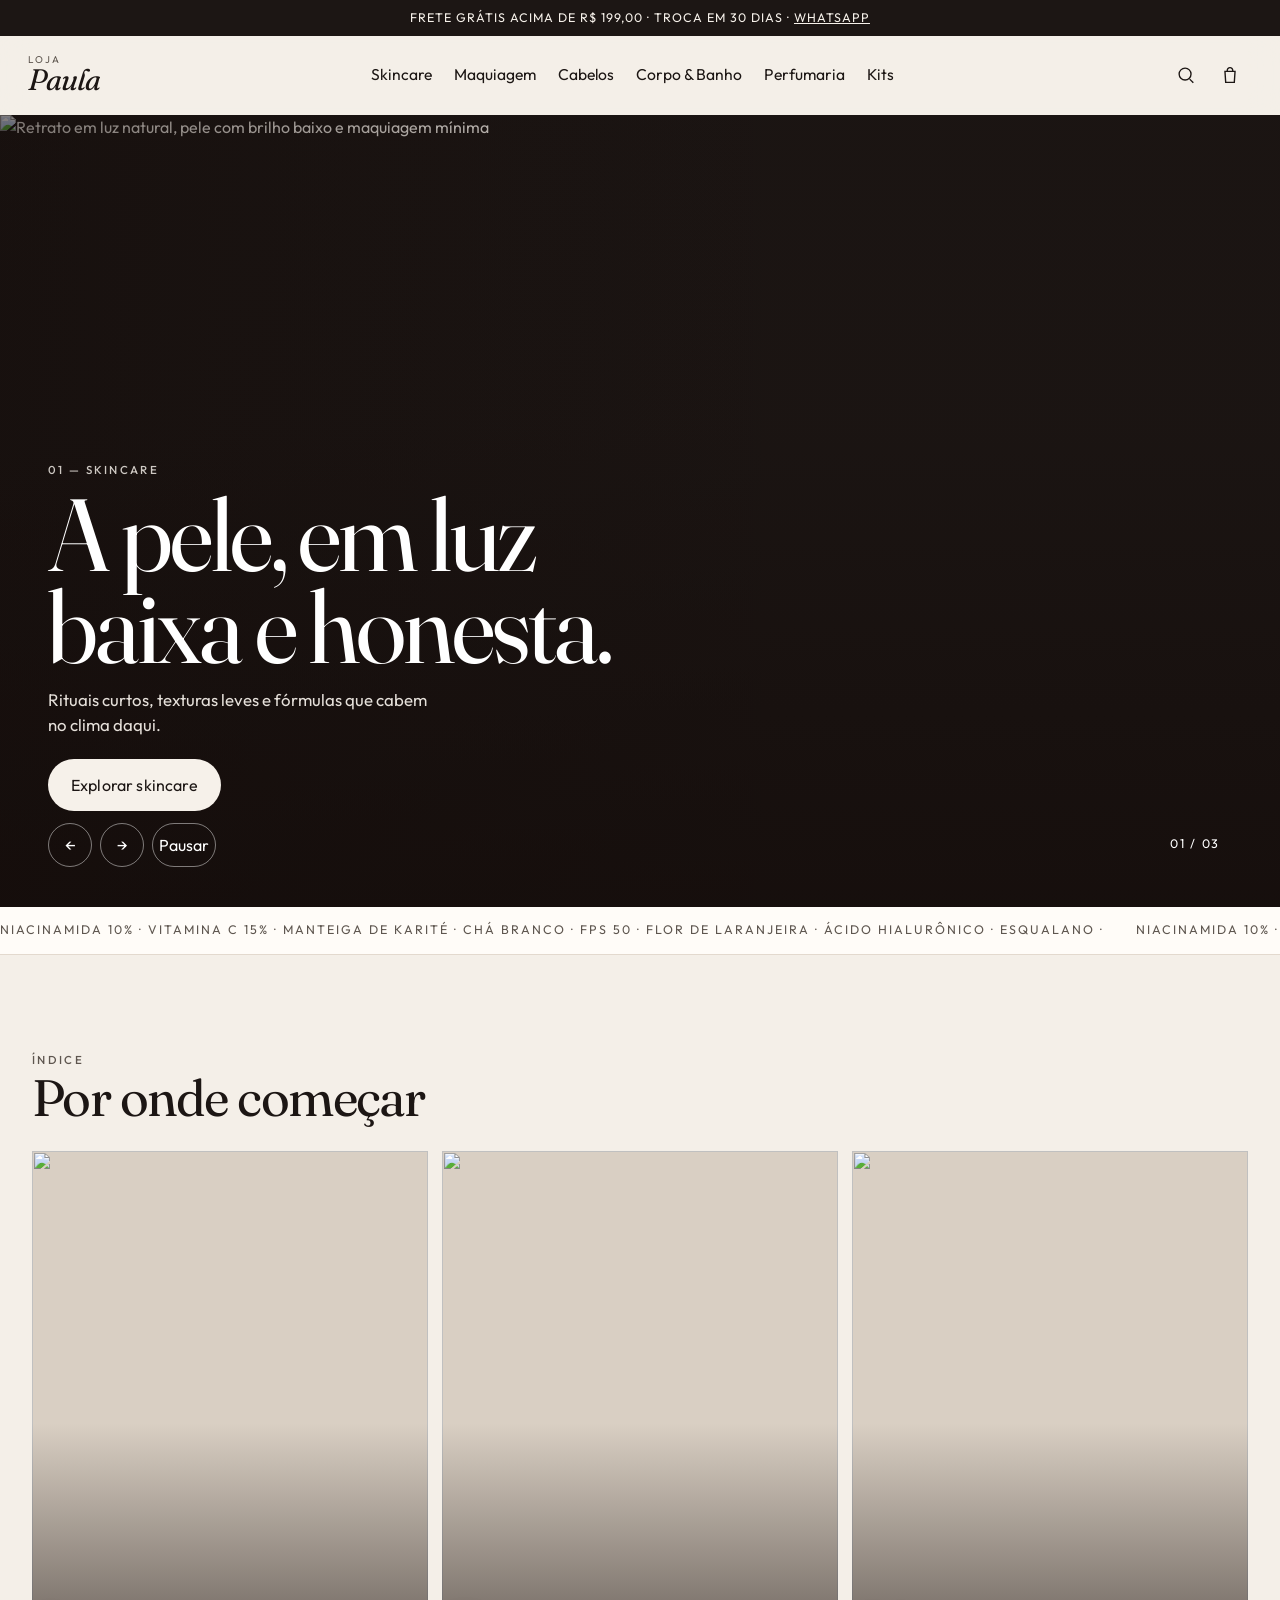
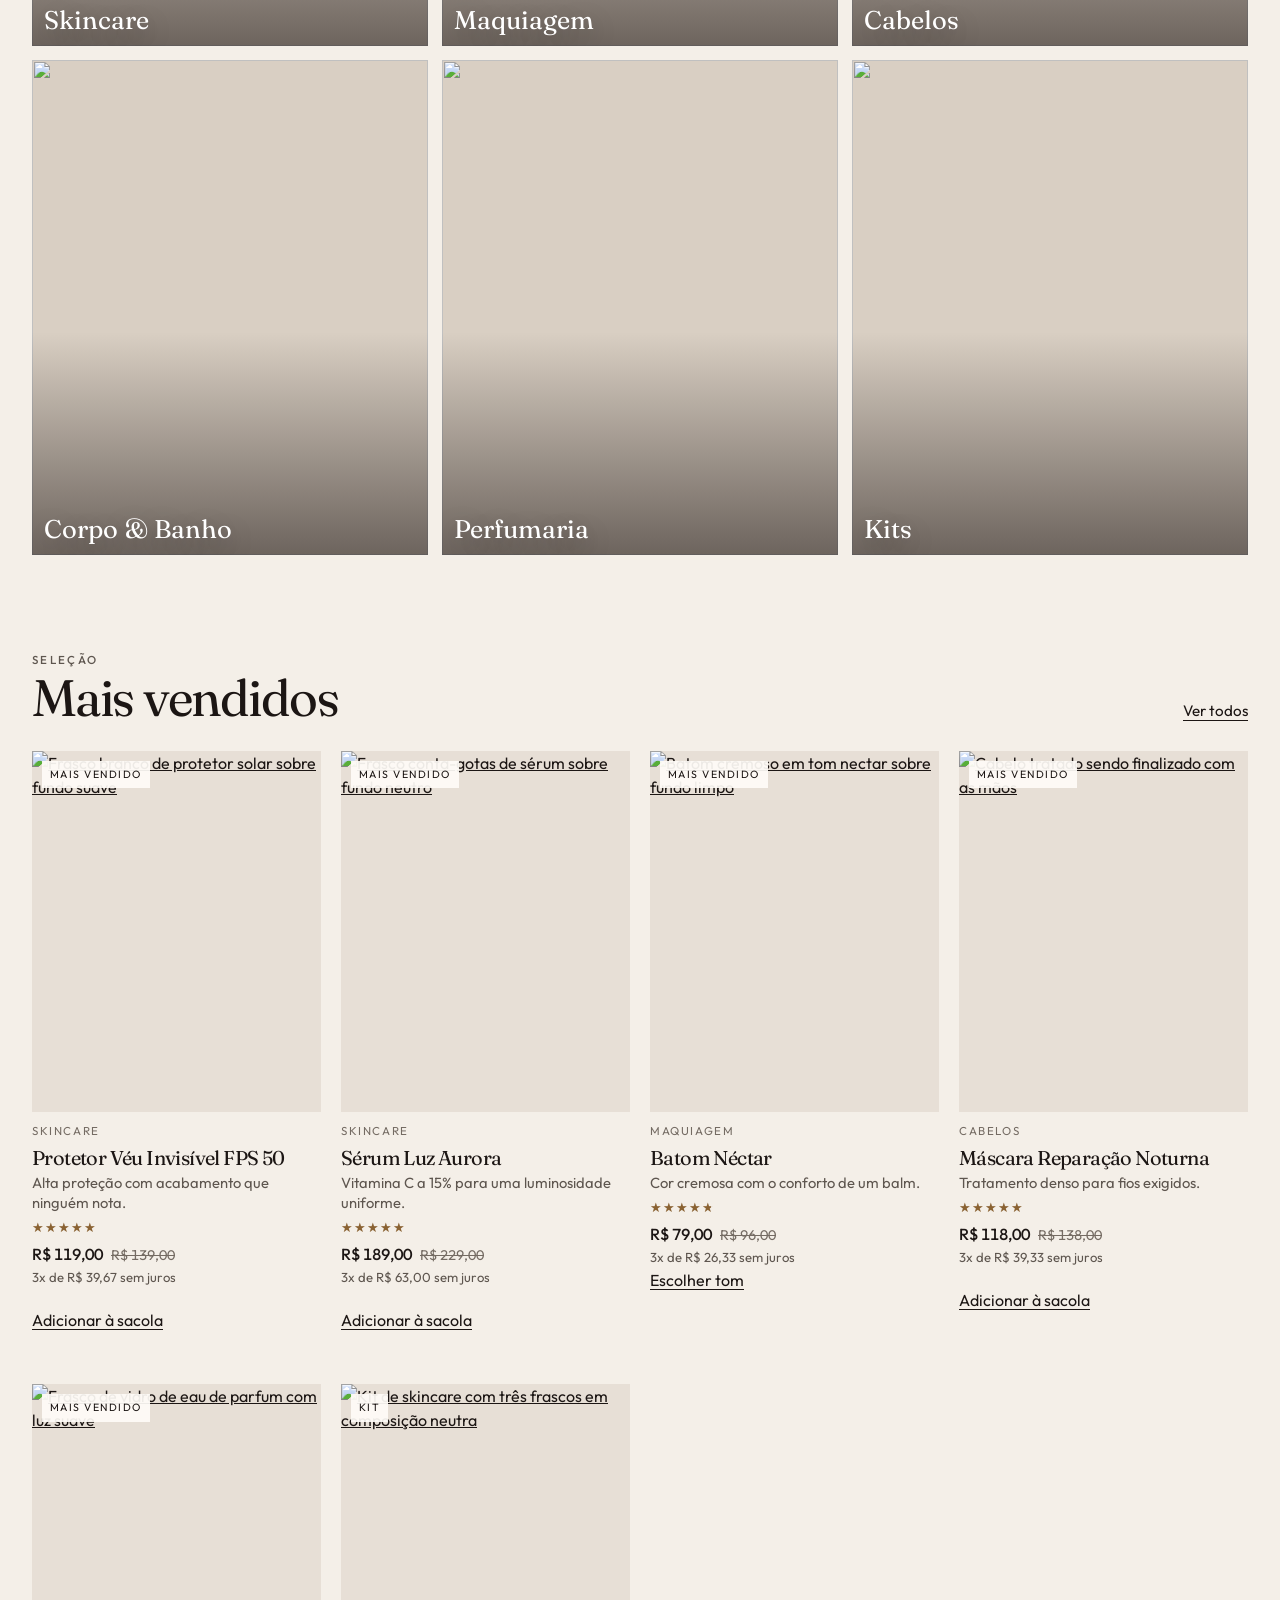
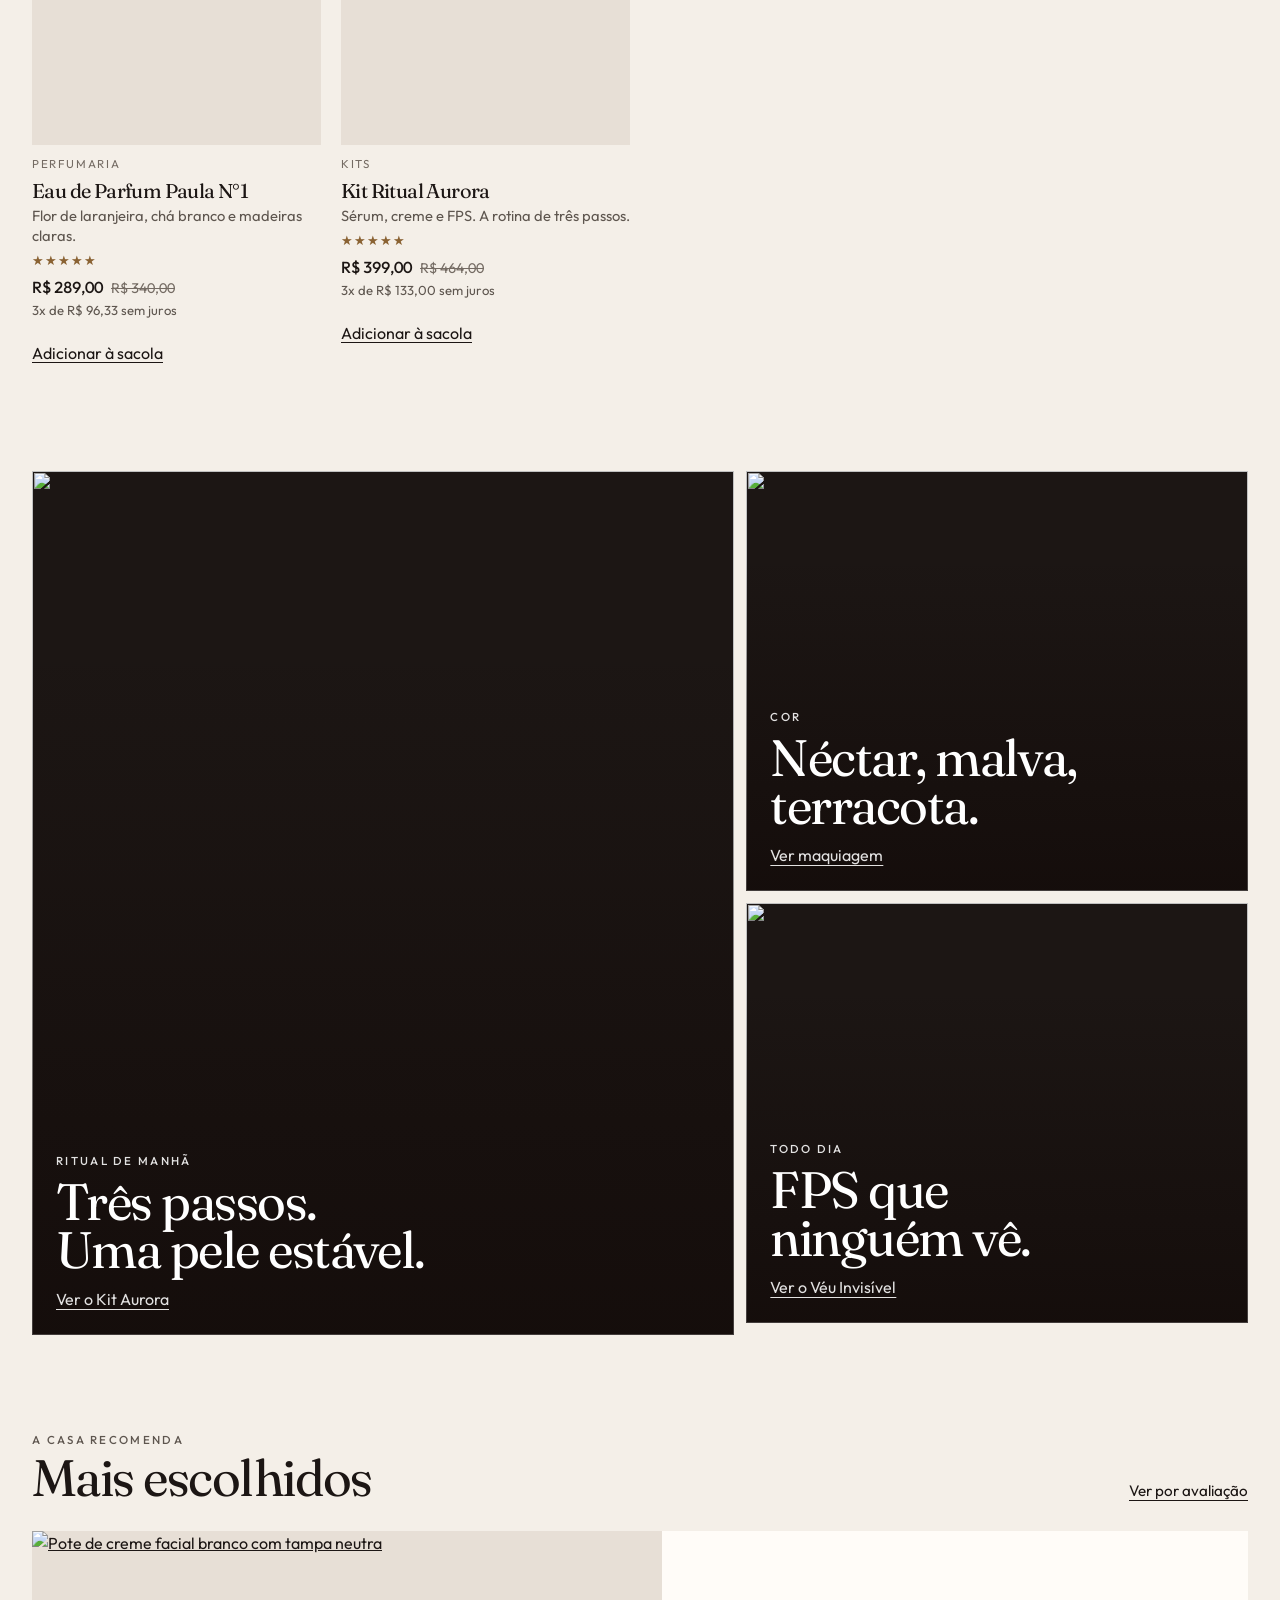
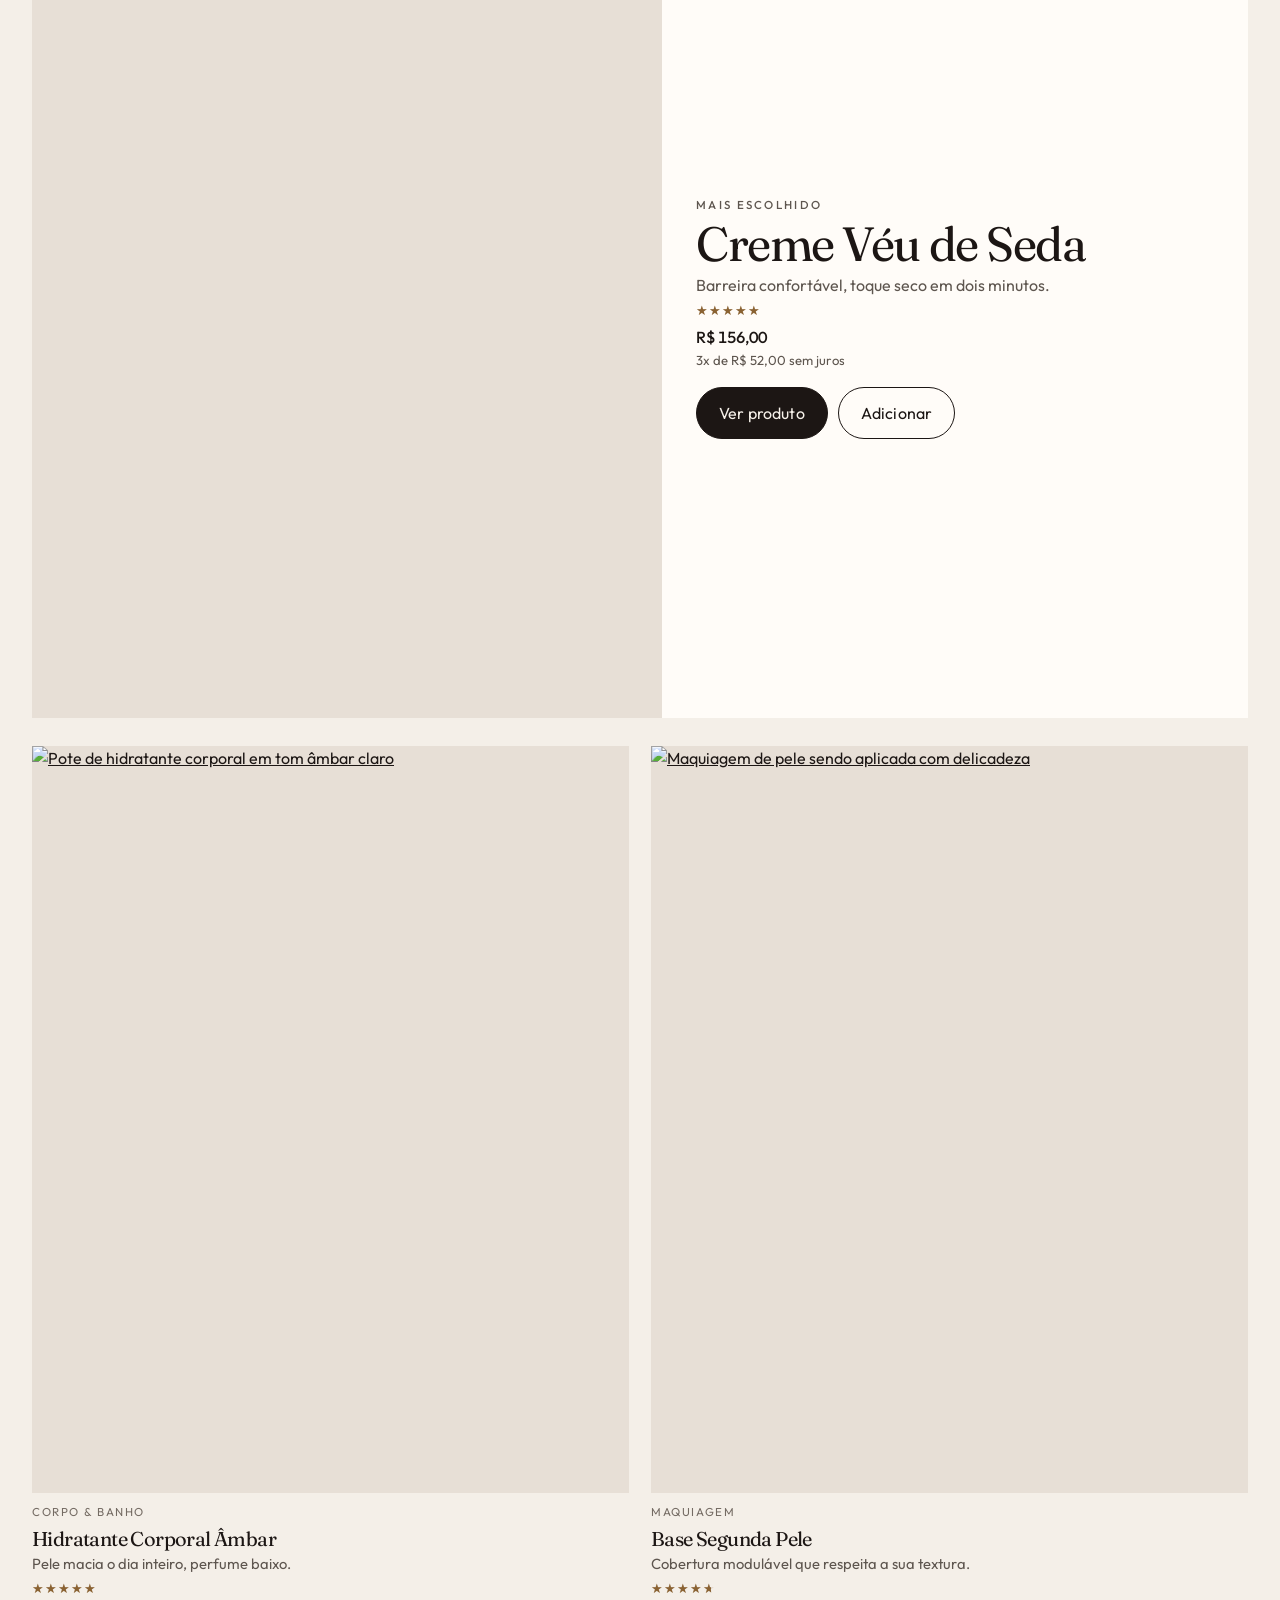
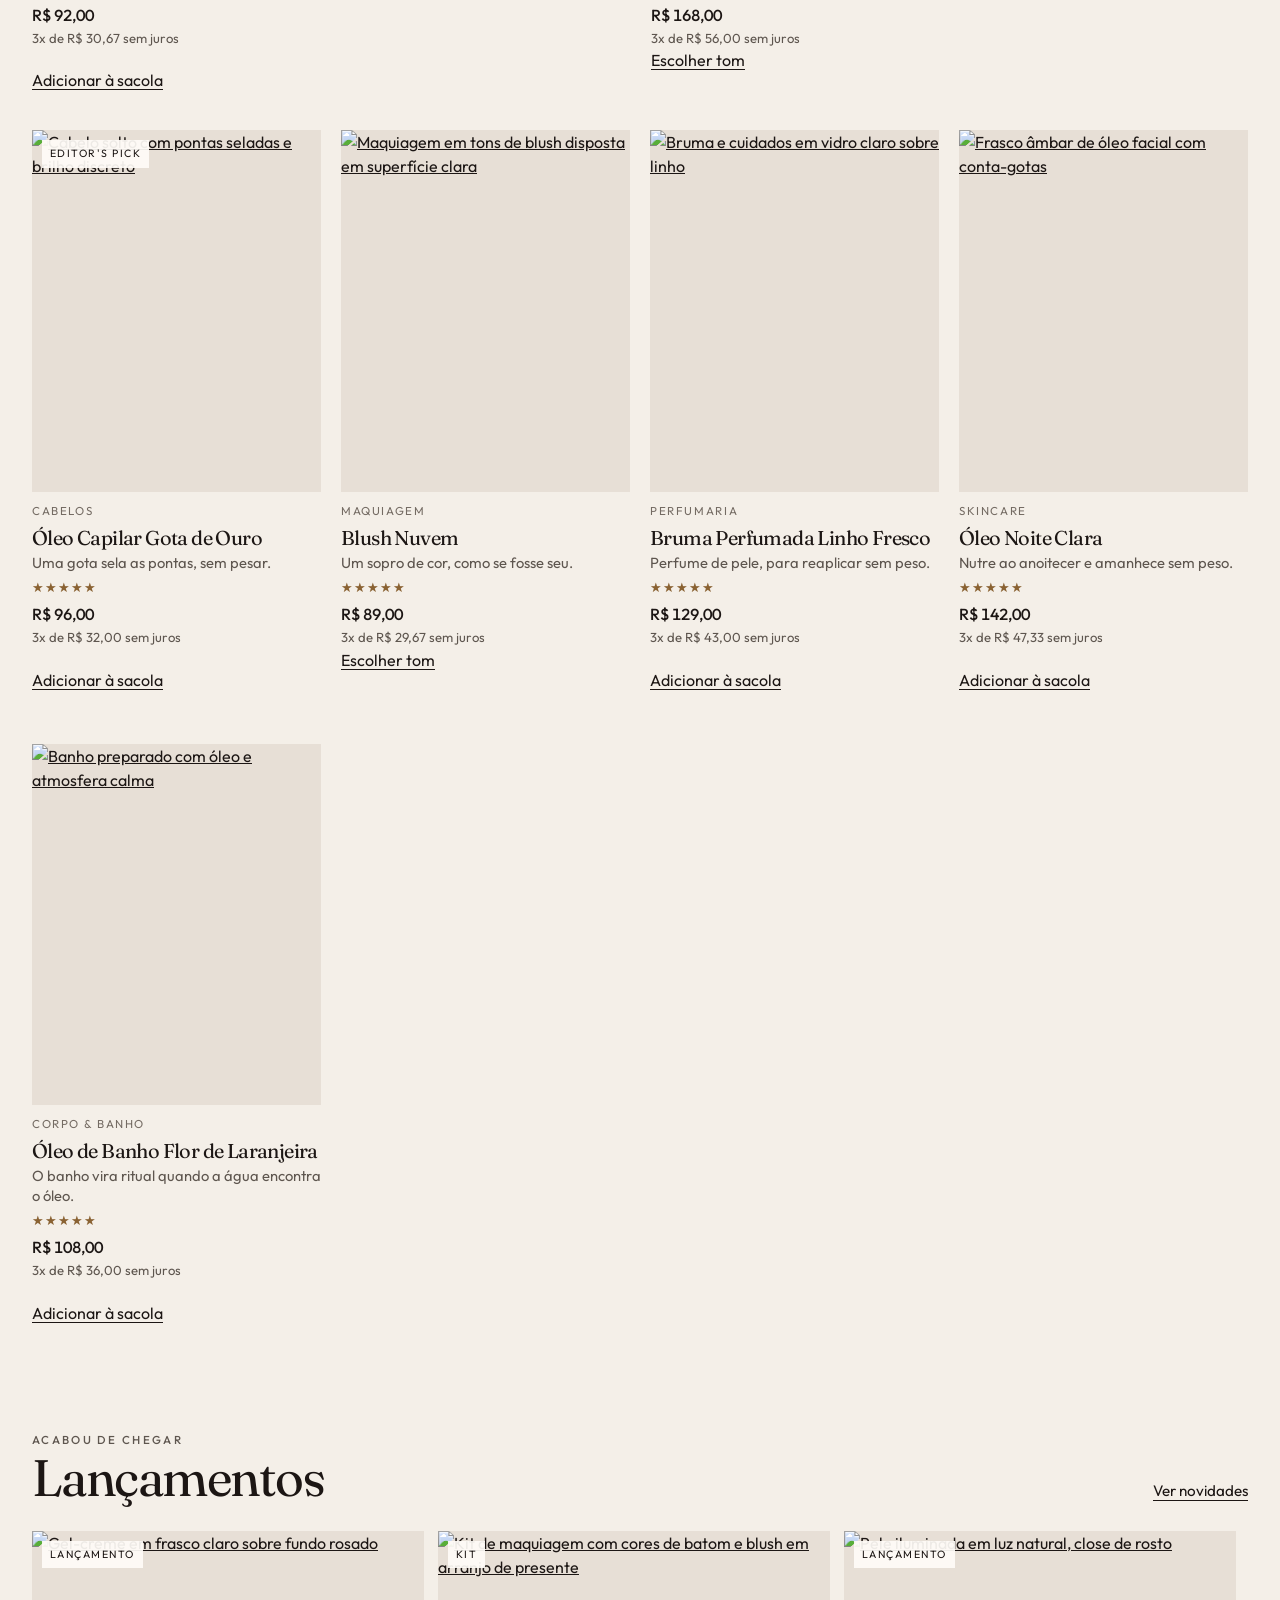
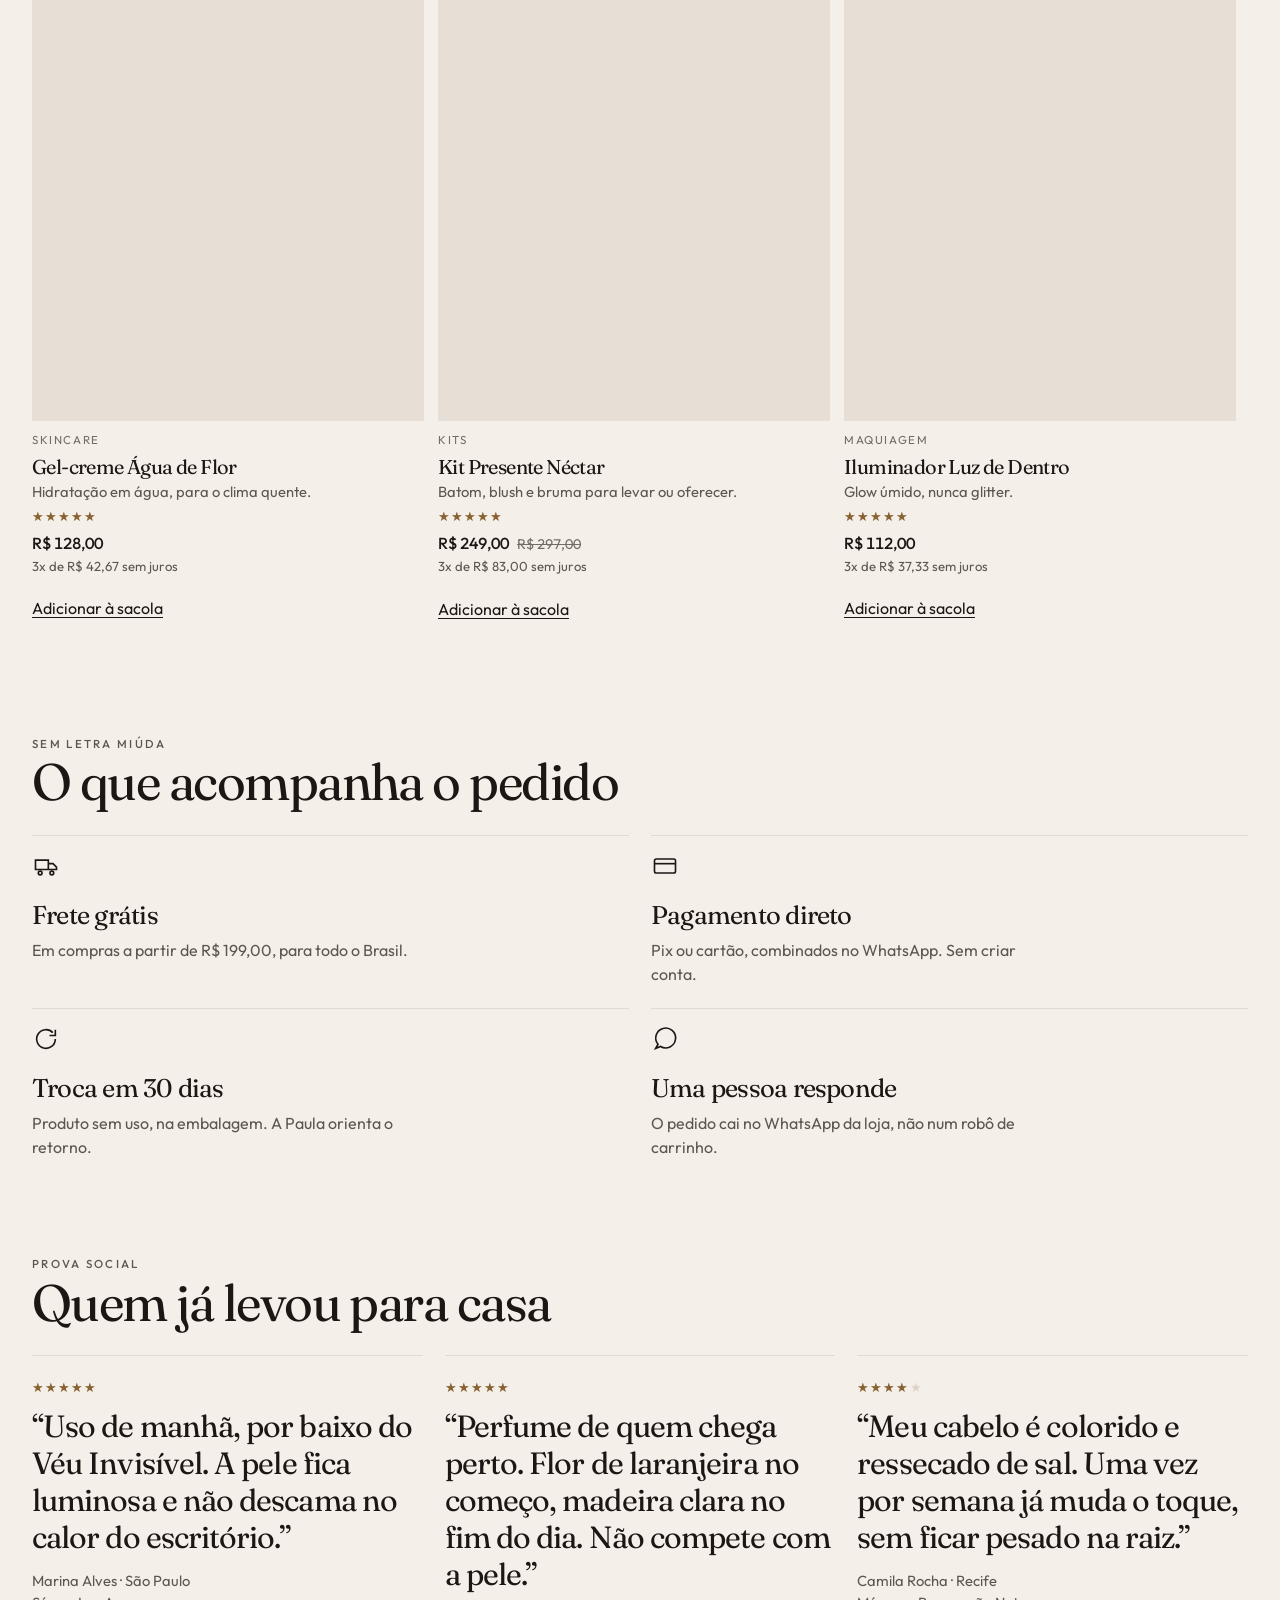
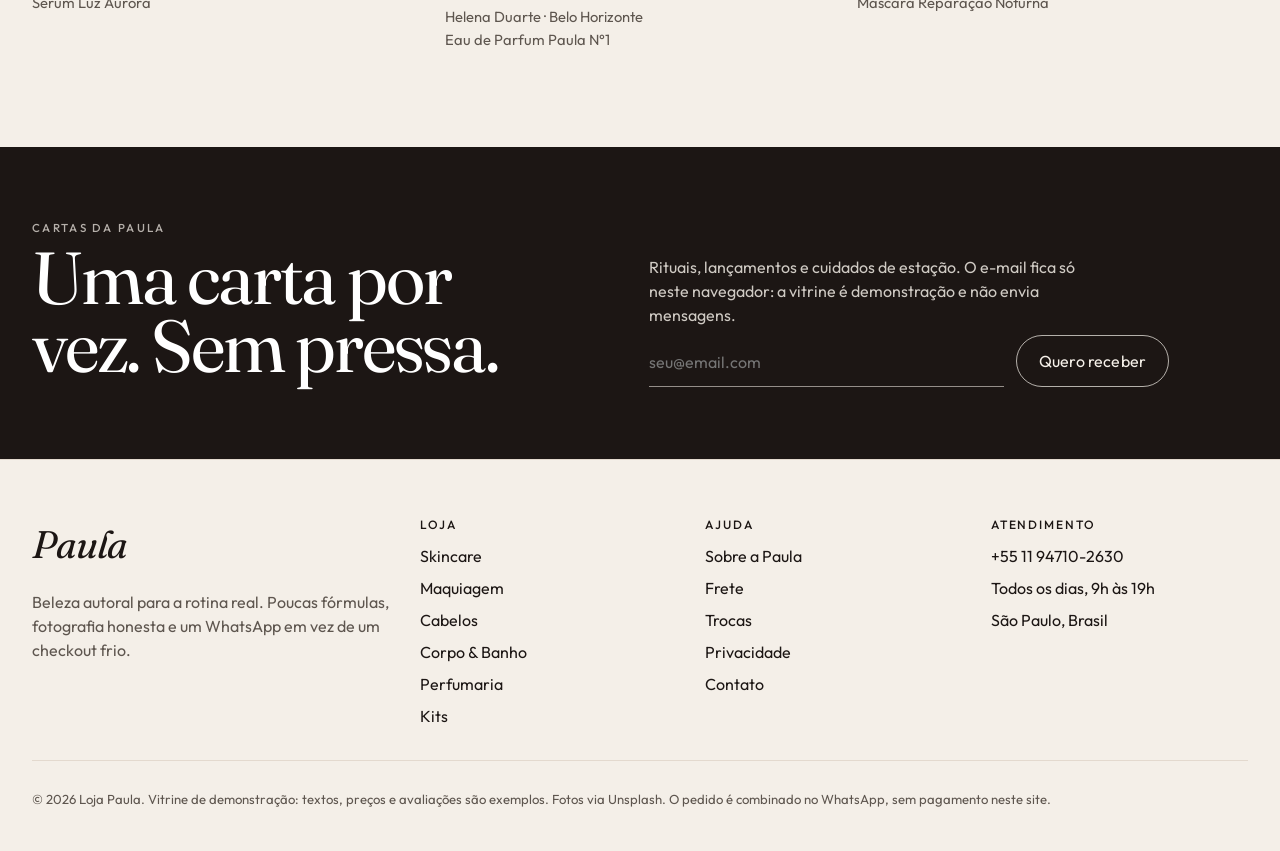
==== index.html @ 2e4f2d08 "Cria a vitrine estática da Loja Paula. Site em HTML, CSS e JS com catálogo, página de produto, sacol" ====
<!DOCTYPE html>
<html lang="pt-BR">
<head>
  <meta charset="utf-8">
  <meta name="viewport" content="width=device-width, initial-scale=1">
  <title>Loja Paula — beleza para a rotina real</title>
  <meta name="description" content="Skincare, maquiagem, cabelos, corpo e perfumaria. Loja Paula, com frete grátis acima de R$ 199 e pedido pelo WhatsApp.">
  <meta name="theme-color" content="#f4efe8">
  <link rel="icon" href="favicon.svg" type="image/svg+xml">
  <link rel="preconnect" href="https://fonts.googleapis.com">
  <link rel="preconnect" href="https://fonts.gstatic.com" crossorigin>
  <link rel="preconnect" href="https://images.unsplash.com">
  <link rel="stylesheet" href="https://fonts.googleapis.com/css2?family=Fraunces:ital,opsz,wght@0,9..144,400;0,9..144,500;1,9..144,400&family=Outfit:wght@300;400;500;600&display=swap">
  <link rel="stylesheet" href="css/styles.css">
</head>
<body class="page-home">
<a class="skip" href="#conteudo">Ir para o conteúdo</a>
<div class="announce"><p>Frete grátis acima de <span data-frete-min>R$&nbsp;199,00</span> <span aria-hidden="true">·</span> Troca em 30 dias <span aria-hidden="true">·</span> <a href="contato.html">WhatsApp</a></p></div>
<header class="header">
  <div class="header-bar">
    <button class="icon-btn nav-toggle" type="button" aria-expanded="false" aria-controls="menu-principal" data-open-menu>
      <span class="sr">Abrir menu</span>
      <svg viewBox="0 0 24 24" aria-hidden="true"><path d="M4 7h16M4 12h16M4 17h12"/></svg>
    </button>
    <a class="logo" href="index.html" aria-label="Loja Paula, página inicial">
      <span class="logo-kicker">Loja</span>
      <span class="logo-name">Paula</span>
    </a>
    <nav class="nav" id="menu-principal" aria-label="Seções">
      <button type="button" class="menu-close" data-close-menu>Fechar</button>
      <a href="catalogo.html?cat=skincare">Skincare</a>
      <a href="catalogo.html?cat=maquiagem">Maquiagem</a>
      <a href="catalogo.html?cat=cabelos">Cabelos</a>
      <a href="catalogo.html?cat=corpo">Corpo &amp; Banho</a>
      <a href="catalogo.html?cat=perfumaria">Perfumaria</a>
      <a href="catalogo.html?cat=kits">Kits</a>
    </nav>
    <div class="header-actions">
      <button class="icon-btn" type="button" data-open-search aria-expanded="false" aria-controls="busca-topo">
        <span class="sr">Buscar</span>
        <svg viewBox="0 0 24 24" aria-hidden="true"><circle cx="11" cy="11" r="6.5"/><path d="M16 16.5 20 20.5"/></svg>
      </button>
      <button class="icon-btn cart-btn" type="button" data-open-cart aria-label="Abrir sacola">
        <svg viewBox="0 0 24 24" aria-hidden="true"><path d="M6.5 8h11l-.8 12H7.3L6.5 8z"/><path d="M9 8V7.2A3 3 0 0 1 12 4a3 3 0 0 1 3 3.2V8"/></svg>
        <span class="cart-count" data-cart-count hidden>0</span>
      </button>
    </div>
  </div>
  <form class="search-pop" id="busca-topo" role="search" action="catalogo.html" method="get" hidden data-search-pop>
    <label class="sr" for="q-topo">Buscar produtos</label>
    <input id="q-topo" name="q" type="search" placeholder="Buscar sérum, batom, kit…" autocomplete="off">
    <button type="submit">Buscar</button>
  </form>
</header>
<div class="nav-backdrop" data-menu-backdrop data-close-menu hidden></div>
<main id="conteudo">
  <section class="hero" data-hero aria-roledescription="carrossel" aria-label="Destaques">
    <article class="hero-slide is-active">
      <img src="https://images.unsplash.com/photo-1487412947147-5cebf100ffc2?auto=format&fit=crop&w=1800&q=75" alt="Retrato em luz natural, pele com brilho baixo e maquiagem mínima" fetchpriority="high" width="1800" height="1200">
      <div class="hero-copy">
        <p class="eyebrow">01 — Skincare</p>
        <h1>A pele, em luz baixa e honesta.</h1>
        <p class="lede">Rituais curtos, texturas leves e fórmulas que cabem no clima daqui.</p>
        <a class="btn btn-light" href="catalogo.html?cat=skincare">Explorar skincare</a>
      </div>
    </article>
    <article class="hero-slide" aria-hidden="true" inert>
      <img src="https://images.unsplash.com/photo-1616683693504-3ea7e9ad6fec?auto=format&fit=crop&w=1800&q=75" alt="Retrato com batom de presença e pele luminosa" width="1800" height="1200">
      <div class="hero-copy">
        <p class="eyebrow">02 — Maquiagem</p>
        <h2>Cor que parece sua, não uma máscara.</h2>
        <p class="lede">Tons editados, brilho sem glitter e base que respeita a textura.</p>
        <a class="btn btn-light" href="catalogo.html?cat=maquiagem">Ver maquiagem</a>
      </div>
    </article>
    <article class="hero-slide" aria-hidden="true" inert>
      <img src="https://images.unsplash.com/photo-1612817288484-6f916006741a?auto=format&fit=crop&w=1800&q=75" alt="Conjunto de frascos de skincare em composição neutra" width="1800" height="1200">
      <div class="hero-copy">
        <p class="eyebrow">03 — Kits</p>
        <h2>Rituais prontos para começar ou presentear.</h2>
        <p class="lede">Três passos de manhã, ou um kit de cor. Menos dúvida, mais constância.</p>
        <a class="btn btn-light" href="catalogo.html?cat=kits">Ver os kits</a>
      </div>
    </article>
    <div class="hero-ui">
      <div class="hero-controls">
        <button type="button" data-hero-prev aria-label="Slide anterior">←</button>
        <button type="button" data-hero-next aria-label="Próximo slide">→</button>
        <button type="button" data-hero-pause aria-pressed="false">Pausar</button>
      </div>
      <p class="hero-index" data-hero-index>01 / 03</p>
    </div>
  </section>
  <div class="marquee" aria-hidden="true">
    <div class="marquee-track">
      <span>Niacinamida 10% · Vitamina C 15% · Manteiga de karité · Chá branco · FPS 50 · Flor de laranjeira · Ácido hialurônico · Esqualano · </span>
      <span>Niacinamida 10% · Vitamina C 15% · Manteiga de karité · Chá branco · FPS 50 · Flor de laranjeira · Ácido hialurônico · Esqualano · </span>
    </div>
  </div>
  <section class="section" aria-labelledby="t-cats">
    <div class="wrap">
      <div class="section-head">
        <div>
          <p class="eyebrow">Índice</p>
          <h2 id="t-cats">Por onde começar</h2>
        </div>
      </div>
      <div class="cats">
        <a class="cat-tile" href="catalogo.html?cat=skincare"><img src="https://images.unsplash.com/photo-1571781926291-c477ebfd024b?auto=format&fit=crop&w=800&q=75" alt="" width="800" height="1000"><span>Skincare</span></a>
        <a class="cat-tile" href="catalogo.html?cat=maquiagem"><img src="https://images.unsplash.com/photo-1512496015851-a90fb38ba796?auto=format&fit=crop&w=800&q=75" alt="" width="800" height="1000"><span>Maquiagem</span></a>
        <a class="cat-tile" href="catalogo.html?cat=cabelos"><img src="https://images.unsplash.com/photo-1519699047748-de8e457a634e?auto=format&fit=crop&w=800&q=75" alt="" width="800" height="1000"><span>Cabelos</span></a>
        <a class="cat-tile" href="catalogo.html?cat=corpo"><img src="https://images.unsplash.com/photo-1540555700478-4be289fbecef?auto=format&fit=crop&w=800&q=75" alt="" width="800" height="1000"><span>Corpo &amp; Banho</span></a>
        <a class="cat-tile" href="catalogo.html?cat=perfumaria"><img src="https://images.unsplash.com/photo-1592945403244-b3fbafd7f539?auto=format&fit=crop&w=800&q=75" alt="" width="800" height="1000"><span>Perfumaria</span></a>
        <a class="cat-tile" href="catalogo.html?cat=kits"><img src="https://images.unsplash.com/photo-1612817288484-6f916006741a?auto=format&fit=crop&w=800&q=75" alt="" width="800" height="1000"><span>Kits</span></a>
      </div>
    </div>
  </section>
  <section class="section" aria-labelledby="t-vendidos" style="padding-top:0">
    <div class="wrap">
      <div class="section-head">
        <div>
          <p class="eyebrow">Seleção</p>
          <h2 id="t-vendidos">Mais vendidos</h2>
        </div>
        <a class="text-link" href="catalogo.html?ordem=vendidos">Ver todos</a>
      </div>
      <div class="grid" data-vitrine="vendidos"></div>
    </div>
  </section>
  <section class="section" aria-label="Campanhas" style="padding-top:0">
    <div class="wrap campaigns">
      <a class="campaign campaign-lg" href="produto.html?id=kit-ritual-aurora">
        <img src="https://images.unsplash.com/photo-1570172619644-dfd03ed5d881?auto=format&fit=crop&w=1400&q=75" alt="" width="1400" height="1600">
        <div>
          <p class="eyebrow">Ritual de manhã</p>
          <h2>Três passos. Uma pele estável.</h2>
          <span>Ver o Kit Aurora</span>
        </div>
      </a>
      <div class="campaign-side">
        <a class="campaign" href="catalogo.html?cat=maquiagem">
          <img src="https://images.unsplash.com/photo-1596462502278-27bfdc403348?auto=format&fit=crop&w=1000&q=75" alt="" width="1000" height="800">
          <div>
            <p class="eyebrow">Cor</p>
            <h2>Néctar, malva, terracota.</h2>
            <span>Ver maquiagem</span>
          </div>
        </a>
        <a class="campaign" href="produto.html?id=protetor-veu-invisivel">
          <img src="https://images.unsplash.com/photo-1526947425960-945c6e72858f?auto=format&fit=crop&w=1000&q=75" alt="" width="1000" height="800">
          <div>
            <p class="eyebrow">Todo dia</p>
            <h2>FPS que ninguém vê.</h2>
            <span>Ver o Véu Invisível</span>
          </div>
        </a>
      </div>
    </div>
  </section>
  <section class="section" aria-labelledby="t-escolhidos" style="padding-top:0">
    <div class="wrap">
      <div class="section-head">
        <div>
          <p class="eyebrow">A casa recomenda</p>
          <h2 id="t-escolhidos">Mais escolhidos</h2>
        </div>
        <a class="text-link" href="catalogo.html?ordem=avaliacao">Ver por avaliação</a>
      </div>
      <div class="editorial" data-vitrine="escolhidos" data-layout="editorial"></div>
    </div>
  </section>
  <section class="section" aria-labelledby="t-novos" style="padding-top:0">
    <div class="wrap">
      <div class="section-head">
        <div>
          <p class="eyebrow">Acabou de chegar</p>
          <h2 id="t-novos">Lançamentos</h2>
        </div>
        <a class="text-link" href="catalogo.html?ordem=novos">Ver novidades</a>
      </div>
      <div class="rail" data-vitrine="lancamentos" data-layout="rail"></div>
    </div>
  </section>
  <section class="section" aria-labelledby="t-beneficios" style="padding-top:0">
    <div class="wrap">
      <div class="section-head">
        <div>
          <p class="eyebrow">Sem letra miúda</p>
          <h2 id="t-beneficios">O que acompanha o pedido</h2>
        </div>
      </div>
      <ul class="benefits">
        <li><svg viewBox="0 0 24 24" aria-hidden="true"><path d="M3 7h11v8H3zM14 10h4l3 3v2h-7z"/><circle cx="7" cy="18" r="1.6"/><circle cx="17" cy="18" r="1.6"/></svg><h3>Frete grátis</h3><p>Em compras a partir de <span data-frete-min>R$&nbsp;199,00</span>, para todo o Brasil.</p></li>
        <li><svg viewBox="0 0 24 24" aria-hidden="true"><rect x="3" y="6" width="18" height="12" rx="1.5"/><path d="M3 10h18"/></svg><h3>Pagamento direto</h3><p>Pix ou cartão, combinados no WhatsApp. Sem criar conta.</p></li>
        <li><svg viewBox="0 0 24 24" aria-hidden="true"><path d="M20 12a8 8 0 1 1-2.2-5.5"/><path d="M20 4v5h-5"/></svg><h3>Troca em 30 dias</h3><p>Produto sem uso, na embalagem. A Paula orienta o retorno.</p></li>
        <li><svg viewBox="0 0 24 24" aria-hidden="true"><path d="M6 16.5 4 20l4.2-1.6A8.5 8.5 0 1 0 6 16.5z"/></svg><h3>Uma pessoa responde</h3><p>O pedido cai no WhatsApp da loja, não num robô de carrinho.</p></li>
      </ul>
    </div>
  </section>
  <section class="section" aria-labelledby="t-voz" style="padding-top:0">
    <div class="wrap">
      <div class="section-head">
        <div>
          <p class="eyebrow">Prova social</p>
          <h2 id="t-voz">Quem já levou para casa</h2>
        </div>
      </div>
      <div class="quotes" data-quotes></div>
    </div>
  </section>
  <section class="news" aria-labelledby="t-news" data-news>
    <div class="wrap">
      <div>
        <p class="eyebrow">Cartas da Paula</p>
        <h2 id="t-news">Uma carta por vez. Sem pressa.</h2>
      </div>
      <div>
        <p>Rituais, lançamentos e cuidados de estação. O e-mail fica só neste navegador: a vitrine é demonstração e não envia mensagens.</p>
        <form class="news-form" novalidate>
          <label class="sr" for="email-news">Seu e-mail</label>
          <input id="email-news" type="email" name="email" placeholder="seu@email.com" autocomplete="email" required>
          <button class="btn" type="submit">Quero receber</button>
        </form>
        <p class="news-err" data-news-err hidden></p>
        <p data-news-ok hidden>Você está na lista deste aparelho. Quando a carta existir de verdade, começa por aqui.</p>
      </div>
    </div>
  </section>
</main>

<footer class="footer">
  <div class="wrap footer-grid">
    <div>
      <h2>Paula</h2>
      <p>Beleza autoral para a rotina real. Poucas fórmulas, fotografia honesta e um WhatsApp em vez de um checkout frio.</p>
    </div>
    <div>
      <h3>Loja</h3>
      <ul>
        <li><a href="catalogo.html?cat=skincare">Skincare</a></li>
        <li><a href="catalogo.html?cat=maquiagem">Maquiagem</a></li>
        <li><a href="catalogo.html?cat=cabelos">Cabelos</a></li>
        <li><a href="catalogo.html?cat=corpo">Corpo &amp; Banho</a></li>
        <li><a href="catalogo.html?cat=perfumaria">Perfumaria</a></li>
        <li><a href="catalogo.html?cat=kits">Kits</a></li>
      </ul>
    </div>
    <div>
      <h3>Ajuda</h3>
      <ul>
        <li><a href="sobre.html">Sobre a Paula</a></li>
        <li><a href="frete.html">Frete</a></li>
        <li><a href="trocas.html">Trocas</a></li>
        <li><a href="privacidade.html">Privacidade</a></li>
        <li><a href="contato.html">Contato</a></li>
      </ul>
    </div>
    <div>
      <h3>Atendimento</h3>
      <ul>
        <li><a data-whatsapp-link href="contato.html"><span data-whatsapp-display>+55 11 94710-2630</span></a></li>
        <li>Todos os dias, 9h às 19h</li>
        <li>São Paulo, Brasil</li>
      </ul>
    </div>
  </div>
  <div class="wrap legal">
    <p>© 2026 Loja Paula. Vitrine de demonstração: textos, preços e avaliações são exemplos. Fotos via Unsplash. O pedido é combinado no WhatsApp, sem pagamento neste site.</p>
  </div>
</footer>
<div class="drawer-root" data-drawer hidden>
  <div class="drawer-backdrop" data-close-cart></div>
  <aside class="drawer" role="dialog" aria-modal="true" aria-labelledby="drawer-title" tabindex="-1">
    <header class="drawer-head">
      <h2 id="drawer-title">Sua sacola</h2>
      <button type="button" class="icon-btn" data-close-cart aria-label="Fechar sacola">×</button>
    </header>
    <div data-ship></div>
    <div class="drawer-body" data-drawer-body></div>
    <footer class="drawer-foot" data-drawer-foot></footer>
  </aside>
</div>
<div class="toast" data-toast role="status" aria-live="polite"></div>
  <script src="js/config.js"></script>
  <script src="js/loja.js"></script>
  <script src="js/home.js"></script>
</body>
</html>
---- css/styles.css ----
:root {
  --bg: #f4efe8;
  --bg-deep: #ebe4da;
  --paper: #fffcf8;
  --ink: #1c1614;
  --muted: #5e564f;
  --faint: #746b63;
  --line: #e3d9ce;
  --rose: #7a3038;
  --rose-deep: #5c2229;
  --blush: #f3e4dc;
  --sand: #efe6dc;
  --moss: #234237;
  --gold: #8a6232;
  --topbar: 36px;
  --header: 68px;
  --serif: "Fraunces", "Iowan Old Style", Palatino, Georgia, serif;
  --sans: "Outfit", "Avenir Next", "Segoe UI", sans-serif;
  --shadow: 0 24px 60px rgba(48, 28, 20, 0.08);
  color-scheme: light;
}

*,
*::before,
*::after { box-sizing: border-box; }

[hidden] { display: none !important; }

html { scroll-behavior: smooth; }

body {
  margin: 0;
  background: var(--bg);
  color: var(--ink);
  font-family: var(--sans);
  font-weight: 400;
  font-size: 16px;
  line-height: 1.5;
  text-rendering: optimizeLegibility;
}

body.drawer-open,
body.menu-open,
body.filters-open { overflow: hidden; }

img { max-width: 100%; display: block; }

a { color: inherit; }

button, input, select, textarea { font: inherit; color: inherit; }

button { cursor: pointer; }

::selection { background: #ead7cf; color: var(--ink); }

:focus { outline: none; }

:focus-visible {
  outline: 2px solid var(--ink);
  outline-offset: 3px;
}

.skip {
  position: absolute;
  left: 12px;
  top: -40px;
  background: var(--ink);
  color: var(--bg);
  padding: 8px 12px;
  z-index: 100;
}

.skip:focus { top: 12px; }

.sr {
  position: absolute;
  width: 1px;
  height: 1px;
  padding: 0;
  margin: -1px;
  overflow: hidden;
  clip: rect(0, 0, 0, 0);
  border: 0;
}

.wrap {
  width: min(1240px, calc(100% - 32px));
  margin-inline: auto;
}

.eyebrow {
  margin: 0;
  font-size: 0.72rem;
  letter-spacing: 0.2em;
  text-transform: uppercase;
  font-weight: 500;
  color: var(--muted);
}

h1, h2, h3, .serif { font-family: var(--serif); font-weight: 400; letter-spacing: -0.03em; }
h1, h2 { text-wrap: balance; }

.announce {
  background: var(--ink);
  color: #f6f1ea;
  min-height: var(--topbar);
  display: flex;
  align-items: center;
  justify-content: center;
  text-align: center;
  padding: 8px 16px;
  font-size: 0.78rem;
  letter-spacing: 0.08em;
  text-transform: uppercase;
}

.announce p { margin: 0; }

.announce a { color: inherit; }

.header {
  position: sticky;
  top: 0;
  z-index: 40;
  background: rgba(244, 239, 232, 0.92);
  backdrop-filter: blur(16px);
  border-bottom: 1px solid transparent;
}

.header-bar {
  min-height: var(--header);
  display: flex;
  align-items: center;
  justify-content: space-between;
  padding: 8px 16px;
  position: relative;
  gap: 8px;
}

.logo {
  position: absolute;
  left: 50%;
  transform: translateX(-50%);
  text-decoration: none;
  text-align: center;
  line-height: 1;
}

.logo-kicker {
  display: block;
  font-size: 0.62rem;
  letter-spacing: 0.28em;
  text-transform: uppercase;
  color: var(--muted);
}

.logo-name {
  font-family: var(--serif);
  font-style: italic;
  font-weight: 400;
  font-size: 1.85rem;
  letter-spacing: -0.03em;
}

.header-actions { display: flex; align-items: center; margin-left: auto; }

.icon-btn {
  width: 44px;
  height: 44px;
  border: 0;
  background: transparent;
  display: grid;
  place-items: center;
  position: relative;
  border-radius: 999px;
}

.icon-btn svg { width: 22px; height: 22px; stroke: currentColor; fill: none; stroke-width: 1.5; }

.cart-count {
  position: absolute;
  top: 4px;
  right: 2px;
  min-width: 16px;
  height: 16px;
  padding: 0 4px;
  border-radius: 999px;
  background: var(--rose);
  color: white;
  font-size: 0.65rem;
  line-height: 16px;
  text-align: center;
}

.nav {
  display: none;
}

.search-pop {
  display: flex;
  gap: 8px;
  padding: 0 16px 14px;
  align-items: center;
}

.search-pop input {
  flex: 1;
  background: transparent;
  border: 0;
  border-bottom: 1px solid var(--ink);
  padding: 10px 0;
  border-radius: 0;
  font-size: 16px;
}

.search-pop button,
.btn,
.card-add,
.qty button,
.text-link,
.linkish {
  transition: background-color .2s ease, color .2s ease, transform .2s ease, border-color .2s ease;
}

.btn {
  display: inline-flex;
  align-items: center;
  justify-content: center;
  gap: 8px;
  min-height: 52px;
  padding: 0 22px;
  border-radius: 999px;
  border: 1px solid var(--ink);
  background: var(--ink);
  color: #f6f1ea;
  text-decoration: none;
  letter-spacing: 0.01em;
}

.btn:hover { background: var(--rose); border-color: var(--rose); }

.btn:active { transform: translateY(1px); }

.btn-ghost {
  background: transparent;
  color: var(--ink);
}

.btn-ghost:hover { background: var(--ink); color: #f6f1ea; }

.btn-light {
  background: #f6f1ea;
  color: var(--ink);
  border-color: transparent;
}

.btn-light:hover { background: white; color: var(--ink); border-color: transparent; }

.btn-block { width: 100%; }

.btn[disabled], .btn.is-disabled {
  opacity: 0.45;
  pointer-events: none;
}

.search-pop button {
  border: 0;
  background: transparent;
  min-height: 44px;
  text-decoration: underline;
  text-underline-offset: 4px;
}

.nav-backdrop,
.drawer-backdrop,
.filters-backdrop {
  position: fixed;
  inset: 0;
  background: rgba(28, 22, 20, 0.4);
  z-index: 55;
}

.hero {
  position: relative;
  height: min(88svh, 920px);
  min-height: 540px;
  background: #1c1614;
  color: #f7f2ec;
  overflow: hidden;
}

.hero-slide {
  position: absolute;
  inset: 0;
  opacity: 0;
  visibility: hidden;
}

.hero-slide.is-active {
  opacity: 1;
  visibility: visible;
  z-index: 1;
}

.hero-slide img {
  width: 100%;
  height: 100%;
  object-fit: cover;
}

.hero-slide::after {
  content: "";
  position: absolute;
  inset: 0;
  background:
    linear-gradient(180deg, rgba(20, 12, 10, 0.15), rgba(20, 12, 10, 0.18) 40%, rgba(20, 12, 10, 0.72)),
    linear-gradient(90deg, rgba(20, 12, 10, 0.45), transparent 62%);
}

.hero-copy {
  position: absolute;
  z-index: 2;
  left: 20px;
  right: 20px;
  bottom: 84px;
  max-width: 740px;
}

.hero .eyebrow { color: rgba(247, 242, 236, 0.82); }

.hero h1,
.hero h2 {
  margin: 10px 0 14px;
  font-size: clamp(2.8rem, 8vw, 6.4rem);
  line-height: 0.9;
  font-weight: 400;
  color: white;
}

.hero .lede {
  margin: 0 0 22px;
  max-width: 36ch;
  font-size: 1.05rem;
  color: rgba(247, 242, 236, 0.92);
}

.hero-ui {
  position: absolute;
  z-index: 3;
  left: 20px;
  right: 20px;
  bottom: 18px;
  display: flex;
  align-items: center;
  justify-content: space-between;
  gap: 12px;
}

.hero-controls { display: flex; align-items: center; gap: 8px; }

.hero-controls button,
.hero-index {
  background: transparent;
  color: white;
  border: 1px solid rgba(255, 255, 255, 0.45);
  min-width: 44px;
  height: 44px;
  border-radius: 999px;
}

.hero-index {
  display: grid;
  place-items: center;
  padding: 0 12px;
  letter-spacing: 0.14em;
  font-size: 0.78rem;
  border: 0;
}

.marquee {
  overflow: hidden;
  border-bottom: 1px solid var(--line);
  background: var(--paper);
}

.marquee-track {
  display: flex;
  gap: 32px;
  white-space: nowrap;
  padding: 14px 0;
  font-size: 0.78rem;
  letter-spacing: 0.16em;
  text-transform: uppercase;
  color: var(--muted);
}

.section { padding: 64px 0; }

.section-head {
  display: flex;
  justify-content: space-between;
  align-items: flex-end;
  gap: 16px;
  margin-bottom: 28px;
}

.section-head h2 {
  margin: 6px 0 0;
  font-size: clamp(2rem, 4vw, 3.4rem);
  line-height: 0.95;
}

.text-link {
  color: var(--ink);
  text-underline-offset: 4px;
  font-size: 0.95rem;
}

.text-link.center { display: block; text-align: center; margin-top: 10px; }

.cats {
  display: grid;
  grid-template-columns: 1fr 1fr;
  gap: 10px;
}

.cat-tile {
  position: relative;
  display: block;
  aspect-ratio: 4 / 5;
  overflow: hidden;
  color: white;
  text-decoration: none;
  background: #d9cfc3;
}

.cat-tile img {
  width: 100%;
  height: 100%;
  object-fit: cover;
}

.cat-tile span {
  position: absolute;
  left: 12px;
  right: 12px;
  bottom: 12px;
  font-family: var(--serif);
  font-size: clamp(1.4rem, 2vw, 2rem);
  line-height: 1;
  text-shadow: 0 8px 24px rgba(0, 0, 0, 0.35);
}

.cat-tile::after {
  content: "";
  position: absolute;
  inset: auto 0 0;
  height: 45%;
  background: linear-gradient(transparent, rgba(20, 12, 10, 0.55));
}

.cat-tile span { z-index: 1; }

.grid {
  display: grid;
  grid-template-columns: 1fr 1fr;
  gap: 28px 12px;
}

.card-media {
  position: relative;
  display: block;
  aspect-ratio: 4 / 5;
  overflow: hidden;
  background: #e7dfd6;
}

.card-media img,
.feature-media img {
  width: 100%;
  height: 100%;
  object-fit: cover;
}

.badge {
  position: absolute;
  top: 10px;
  left: 10px;
  z-index: 1;
  background: rgba(255, 252, 248, 0.92);
  color: var(--ink);
  font-size: 0.66rem;
  letter-spacing: 0.14em;
  text-transform: uppercase;
  padding: 6px 8px;
}

.card-body h3 {
  margin: 8px 0 4px;
  font-family: var(--serif);
  font-size: 1.25rem;
  font-weight: 400;
  letter-spacing: -0.03em;
  line-height: 1.1;
}

.card-body h3 a,
.line h3 a,
.upsell h3 a { text-decoration: none; }

.card-cat {
  margin: 10px 0 0;
  color: var(--faint);
  font-size: 0.72rem;
  letter-spacing: 0.14em;
  text-transform: uppercase;
}

.headline {
  margin: 0;
  color: var(--muted);
  font-size: 0.92rem;
  line-height: 1.35;
  display: -webkit-box;
  -webkit-line-clamp: 2;
  -webkit-box-orient: vertical;
  overflow: hidden;
}

.rating { margin: 8px 0; display: flex; align-items: center; gap: 6px; }

.stars { position: relative; display: inline-block; font-size: 0.82rem; letter-spacing: 0.08em; line-height: 1; }

.stars-bg { color: #ddd3c8; }

.stars-fg {
  position: absolute;
  left: 0;
  top: 0;
  color: var(--gold);
  width: var(--p);
  overflow: hidden;
  white-space: nowrap;
}

.price { margin: 0; display: flex; gap: 8px; align-items: baseline; flex-wrap: wrap; font-variant-numeric: tabular-nums; }

.price .now { font-weight: 500; }

.price s { color: var(--faint); font-size: 0.88rem; }

.inst {
  display: block;
  margin-top: 2px;
  color: var(--muted);
  font-size: 0.82rem;
}

.card-add {
  margin-top: 10px;
  padding: 0;
  border: 0;
  background: transparent;
  color: var(--ink);
  text-decoration: underline;
  text-underline-offset: 3px;
  min-height: 44px;
}

.editorial { display: grid; gap: 28px; }
.feature-side { display: grid; gap: 22px; }
.save { color: var(--moss); margin: 6px 0 0; font-size: 0.92rem; }

.feature {
  display: grid;
  gap: 16px;
  background: var(--paper);
}

.feature-media { display: block; aspect-ratio: 4 / 5; overflow: hidden; background: #e7dfd6; }

.feature-copy { padding: 8px 18px 22px; }

.feature-copy h3 {
  margin: 8px 0;
  font-size: clamp(2rem, 4vw, 3rem);
  line-height: 0.95;
}

.feature .headline { -webkit-line-clamp: 3; font-size: 1rem; }

.feature-actions { display: flex; flex-wrap: wrap; gap: 10px; margin-top: 16px; }

.rail {
  display: grid;
  grid-auto-flow: column;
  grid-auto-columns: min(78%, 320px);
  gap: 14px;
  overflow-x: auto;
  scroll-snap-type: x mandatory;
  padding-bottom: 8px;
}

.rail .card { scroll-snap-align: start; }

.campaigns {
  display: grid;
  gap: 12px;
}

.campaign {
  position: relative;
  min-height: 420px;
  display: flex;
  align-items: flex-end;
  color: white;
  text-decoration: none;
  overflow: hidden;
  background: #1c1614;
}

.campaign img {
  position: absolute;
  inset: 0;
  width: 100%;
  height: 100%;
  object-fit: cover;
}

.campaign div {
  position: relative;
  z-index: 1;
  padding: 24px;
  max-width: 460px;
}

.campaign::after {
  content: "";
  position: absolute;
  inset: 0;
  background: linear-gradient(transparent 20%, rgba(18, 10, 8, 0.72));
}

.campaign h2 {
  margin: 8px 0 12px;
  font-size: clamp(2rem, 4vw, 3.3rem);
  line-height: 0.95;
  color: white;
}

.campaign .eyebrow,
.campaign span { color: rgba(255, 255, 255, 0.88); }

.campaign span { text-decoration: underline; text-underline-offset: 4px; }

.benefits {
  list-style: none;
  margin: 0;
  padding: 0;
  display: grid;
  gap: 22px;
}

.benefits li {
  padding-top: 16px;
  border-top: 1px solid var(--line);
}

.benefits svg {
  width: 28px;
  height: 28px;
  stroke: currentColor;
  fill: none;
  stroke-width: 1.4;
}

.benefits h3 { margin: 10px 0 4px; font-family: var(--serif); font-size: 1.6rem; }

.benefits p { margin: 0; color: var(--muted); max-width: 36ch; }

.quotes {
  display: grid;
  gap: 28px;
}

.quote {
  margin: 0;
  padding-top: 18px;
  border-top: 1px solid var(--line);
}

.quote p {
  font-family: var(--serif);
  font-size: clamp(1.45rem, 2.4vw, 2rem);
  line-height: 1.2;
  letter-spacing: -0.03em;
  margin: 10px 0 14px;
}

.quote footer { color: var(--muted); font-size: 0.92rem; }

.news {
  background: var(--ink);
  color: #f6f1ea;
  padding: 72px 0;
}

.news .wrap { display: grid; gap: 18px; }

.news h2 {
  margin: 8px 0;
  font-size: clamp(2.4rem, 6vw, 4.6rem);
  line-height: 0.92;
  color: white;
}

.news p { margin: 0; max-width: 42ch; color: rgba(246, 241, 234, 0.82); }

.news .eyebrow { color: rgba(246, 241, 234, 0.7); }

.news-form { display: flex; gap: 12px; align-items: flex-end; max-width: 520px; margin-top: 8px; }

.news-form input {
  flex: 1;
  background: transparent;
  border: 0;
  border-bottom: 1px solid rgba(246, 241, 234, 0.55);
  padding: 12px 0;
  border-radius: 0;
  font-size: 16px;
}

.news-form button {
  background: transparent;
  color: #f6f1ea;
  border: 1px solid rgba(246, 241, 234, 0.7);
}

.news-form .btn:hover { background: #f6f1ea; color: var(--ink); }

.news-err { color: #f0c2b8; min-height: 1.2em; }

.footer {
  padding: 56px 0 28px;
  background: var(--bg);
  border-top: 1px solid var(--line);
}

.footer-grid {
  display: grid;
  gap: 28px;
}

.footer h2 {
  margin: 0 0 8px;
  font-style: italic;
  font-size: 2.4rem;
}

.footer p { color: var(--muted); }

.footer h3 {
  margin: 0 0 10px;
  font-family: var(--sans);
  font-size: 0.75rem;
  letter-spacing: 0.16em;
  text-transform: uppercase;
  font-weight: 500;
}

.footer ul { list-style: none; margin: 0; padding: 0; display: grid; gap: 8px; }

.footer a { text-decoration: none; }

.footer a:hover { text-decoration: underline; text-underline-offset: 3px; }

.legal {
  margin-top: 32px;
  padding-top: 16px;
  border-top: 1px solid var(--line);
  color: var(--faint);
  font-size: 0.82rem;
}

.drawer-root { position: relative; z-index: 70; }

.drawer {
  position: fixed;
  z-index: 71;
  top: 0;
  right: 0;
  height: 100%;
  width: min(440px, 100%);
  background: var(--paper);
  display: flex;
  flex-direction: column;
  outline: none;
  box-shadow: var(--shadow);
}

.drawer-head, .drawer-foot { padding: 18px 18px 12px; }

.drawer-head {
  display: flex;
  justify-content: space-between;
  align-items: center;
  border-bottom: 1px solid var(--line);
}

.drawer-head h2 { margin: 0; font-size: 1.8rem; }

.drawer-body { flex: 1; overflow: auto; padding: 8px 18px 18px; }

.drawer-foot { border-top: 1px solid var(--line); }

.ship-bar { padding: 12px 18px 0; }

.ship-bar p { margin: 0 0 8px; font-size: 0.92rem; }

.track {
  height: 2px;
  background: var(--line);
  border-radius: 99px;
  overflow: hidden;
}

.track span {
  display: block;
  height: 100%;
  background: var(--moss);
  width: 0;
}

.line {
  display: grid;
  grid-template-columns: 88px 1fr auto;
  gap: 12px;
  padding: 16px 0;
  border-bottom: 1px solid var(--line);
}

.line-media img, .upsell img { width: 88px; height: 110px; object-fit: cover; background: var(--sand); }

.line h3 { margin: 0 0 4px; font-size: 1.2rem; }

.line-var, .line-unit { margin: 0; color: var(--muted); font-size: 0.88rem; }

.line-total { margin: 0; font-variant-numeric: tabular-nums; }

.qty { display: inline-flex; align-items: center; border: 1px solid var(--line); margin-top: 8px; }

.qty button {
  width: 36px;
  height: 36px;
  border: 0;
  background: transparent;
}

.qty span { min-width: 22px; text-align: center; font-variant-numeric: tabular-nums; }

.linkish {
  border: 0;
  background: transparent;
  padding: 8px 0;
  color: var(--muted);
  text-decoration: underline;
  text-underline-offset: 3px;
}

.subtotal, .total-row {
  display: flex;
  justify-content: space-between;
  gap: 12px;
  margin: 0 0 12px;
  font-variant-numeric: tabular-nums;
}

.empty-bag { padding: 12px 0 20px; }

.empty-title {
  font-family: var(--serif);
  font-size: 1.7rem;
  line-height: 1.15;
  margin: 8px 0 16px;
}

.empty-links { display: grid; gap: 8px; }

.empty-links a { text-underline-offset: 3px; }

.upsell-block { padding-top: 18px; }

.upsell-row { display: grid; gap: 12px; }

.upsell {
  display: grid;
  grid-template-columns: 72px 1fr;
  gap: 10px;
  align-items: center;
}

.upsell img { width: 72px; height: 90px; object-fit: cover; }

.upsell h3 { margin: 0; font-size: 1.05rem; }

.upsell p { margin: 2px 0 6px; color: var(--muted); }

.upsell button, .upsell a {
  border: 0;
  background: transparent;
  padding: 0;
  text-decoration: underline;
  text-underline-offset: 3px;
}

.toast {
  position: fixed;
  z-index: 80;
  left: 50%;
  bottom: 18px;
  transform: translateX(-50%) translateY(12px);
  background: var(--ink);
  color: #f6f1ea;
  padding: 12px 16px;
  border-radius: 999px;
  max-width: calc(100% - 24px);
  opacity: 0;
  pointer-events: none;
  transition: opacity .25s ease, transform .25s ease;
}

.toast.is-on { opacity: 1; transform: translateX(-50%) translateY(0); }

.cat-hero { padding: 36px 0 10px; }

.cat-hero h1 {
  margin: 8px 0;
  font-size: clamp(2.8rem, 8vw, 5.5rem);
  line-height: 0.9;
}

.cat-hero .lede { max-width: 46ch; color: var(--muted); margin: 0; }

.cat-layout { padding-bottom: 72px; }

.toolbar {
  display: flex;
  justify-content: space-between;
  gap: 12px;
  align-items: center;
  padding: 18px 0;
  position: sticky;
  top: var(--header);
  background: rgba(244, 239, 232, 0.94);
  z-index: 5;
}

.toolbar select, .filters select {
  background: transparent;
  border: 0;
  border-bottom: 1px solid var(--ink);
  border-radius: 0;
  min-height: 44px;
  padding: 0 4px;
}

.count-label { color: var(--muted); margin: 0; }

.filters { display: none; }

body.filters-open .filters {
  display: block;
  position: fixed;
  z-index: 66;
  left: 0;
  right: 0;
  bottom: 0;
  max-height: min(86svh, 760px);
  overflow: auto;
  background: var(--paper);
  padding: 8px 18px 28px;
  border-radius: 18px 18px 0 0;
}

.filters-mobile-head {
  display: flex;
  justify-content: space-between;
  align-items: center;
}

.filters-mobile-head h2 { margin: 0; font-size: 1.8rem; }

.chip-row { display: flex; gap: 8px; overflow: auto; padding-bottom: 8px; }

.chip {
  border: 1px solid var(--line);
  background: transparent;
  border-radius: 999px;
  min-height: 36px;
  padding: 0 12px;
  white-space: nowrap;
  text-decoration: none;
  display: inline-flex;
  align-items: center;
}

.chip.is-on { background: var(--ink); color: #f6f1ea; border-color: var(--ink); }

.filter-group { padding: 16px 0; border-top: 1px solid var(--line); }

.filter-group h2 {
  margin: 0 0 10px;
  font-family: var(--sans);
  font-size: 0.75rem;
  letter-spacing: 0.16em;
  text-transform: uppercase;
}

.filter-group label {
  display: flex;
  gap: 8px;
  align-items: center;
  min-height: 36px;
}

.filters-panel {
  position: fixed;
  z-index: 65;
  left: 0;
  right: 0;
  bottom: 0;
  max-height: min(86svh, 760px);
  overflow: auto;
  background: var(--paper);
  padding: 18px 18px 28px;
  border-radius: 18px 18px 0 0;
}

.filters-panel header {
  display: flex;
  justify-content: space-between;
  align-items: center;
}

.page-product { background: var(--paper); }

.pdp {
  display: grid;
  gap: 8px;
  padding-bottom: 40px;
}

.crumbs {
  display: flex;
  flex-wrap: wrap;
  gap: 6px;
  padding: 16px 0 8px;
  color: var(--muted);
  font-size: 0.88rem;
}

.crumbs a { color: inherit; }

.gallery-main {
  background: var(--bg);
  aspect-ratio: 4 / 5;
  overflow: hidden;
}

.gallery-main img { width: 100%; height: 100%; object-fit: cover; }

.thumbs { display: flex; gap: 8px; margin-top: 8px; }

.thumbs button {
  width: 72px;
  height: 90px;
  padding: 0;
  border: 1px solid transparent;
  background: var(--bg);
  overflow: hidden;
}

.thumbs button[aria-pressed="true"] { border-color: var(--ink); }

.thumbs img { width: 100%; height: 100%; object-fit: cover; }

.buy h1 {
  margin: 8px 0;
  font-size: clamp(2.4rem, 5vw, 4.2rem);
  line-height: 0.92;
}

.buy .headline { font-size: 1.05rem; -webkit-line-clamp: unset; display: block; }

.buy .price .now { font-size: 1.35rem; }

.swatches, .sizes { display: flex; flex-wrap: wrap; gap: 8px; margin: 8px 0 14px; }

.swatch, .size-pill {
  min-height: 44px;
  border: 1px solid var(--line);
  background: transparent;
  padding: 0 12px;
  display: inline-flex;
  align-items: center;
  gap: 8px;
}

.swatch[aria-pressed="true"], .size-pill[aria-pressed="true"] {
  border-color: var(--ink);
  background: var(--ink);
  color: #f6f1ea;
}

.dot {
  width: 14px;
  height: 14px;
  border-radius: 50%;
  border: 1px solid rgba(28, 22, 20, 0.2);
}

.buy-actions { display: grid; gap: 8px; margin-top: 8px; }

.pdp-qty { display: flex; align-items: center; gap: 12px; margin: 8px 0; }

.trust {
  display: grid;
  gap: 4px;
  margin: 14px 0 0;
  color: var(--muted);
  font-size: 0.92rem;
}

.low-stock { color: var(--rose); margin: 8px 0 0; font-size: 0.92rem; }

.social-proof { margin: 6px 0 0; color: var(--muted); font-size: 0.92rem; }

.story { padding: 28px 0 10px; display: grid; gap: 22px; }

.story h2 { margin: 0 0 8px; font-size: clamp(2rem, 4vw, 3rem); }

.benefit-grid { display: grid; gap: 16px; }

.benefit-grid article { border-top: 1px solid var(--line); padding-top: 12px; }

.benefit-grid h3 { margin: 0 0 4px; font-size: 1.4rem; }

.benefit-grid p, .story p { margin: 0; color: var(--muted); }

.steps { margin: 0; padding-left: 18px; color: var(--muted); display: grid; gap: 6px; }

.pieces { margin: 8px 0 0; padding-left: 18px; }

details {
  border-top: 1px solid var(--line);
  padding: 12px 0;
}

details summary { cursor: pointer; min-height: 44px; display: flex; align-items: center; }

details p { color: var(--muted); }

.reviews header { display: flex; justify-content: space-between; gap: 16px; align-items: end; }

.score {
  font-family: var(--serif);
  font-size: 3rem;
  line-height: 1;
  margin: 0;
}

.review { border-top: 1px solid var(--line); padding: 16px 0; }

.review h3 { margin: 0; font-family: var(--sans); font-size: 1rem; font-weight: 500; letter-spacing: 0; }

.review p { margin: 8px 0 0; }

.kit-banner {
  display: grid;
  gap: 8px;
  padding: 16px;
  background: var(--blush);
  margin: 16px 0;
}

.buy-sticky {
  position: fixed;
  z-index: 45;
  left: 0;
  right: 0;
  bottom: 0;
  display: flex;
  gap: 12px;
  align-items: center;
  justify-content: space-between;
  padding: 10px 12px calc(10px + env(safe-area-inset-bottom));
  background: rgba(255, 252, 248, 0.96);
  border-top: 1px solid var(--line);
  backdrop-filter: blur(12px);
}

.buy-sticky strong, .buy-sticky span {
  display: block;
  max-width: 52vw;
  overflow: hidden;
  text-overflow: ellipsis;
  white-space: nowrap;
}
.buy-sticky strong { font-family: var(--serif); font-size: 1.05rem; font-weight: 400; }

.buy-sticky span { color: var(--muted); font-size: 0.82rem; }

.page-cart { background: var(--bg-deep); }

.cart-page { padding: 28px 0 72px; }

.cart-page h1 {
  margin: 0 0 18px;
  font-size: clamp(2.8rem, 7vw, 5rem);
  line-height: 0.9;
}

.cart-grid { display: grid; gap: 18px; }

.sheet, .summary {
  background: var(--paper);
  padding: 8px 16px 16px;
}

.summary { padding: 18px 16px; align-self: start; }

.summary h2 { margin: 0 0 12px; font-size: 2rem; }

.summary .meta { color: var(--muted); font-size: 0.92rem; }

.recado {
  width: 100%;
  min-height: 88px;
  border: 0;
  border-bottom: 1px solid var(--line);
  background: transparent;
  resize: vertical;
  padding: 8px 0;
  font-size: 16px;
}

.page-info main { padding: 36px 0 80px; }

.essay { width: min(740px, calc(100% - 32px)); margin: 0 auto; }

.essay h1 {
  margin: 8px 0 12px;
  font-size: clamp(2.8rem, 8vw, 5rem);
  line-height: 0.92;
}

.essay p, .essay li { color: var(--muted); font-size: 1.05rem; }

.essay h2 { margin: 28px 0 8px; font-size: 2rem; }

.contact-card {
  margin-top: 20px;
  padding: 18px;
  background: var(--paper);
}

.contact-card a.phone {
  font-family: var(--serif);
  font-size: clamp(2rem, 5vw, 3rem);
  text-decoration: none;
  letter-spacing: -0.03em;
  color: var(--ink);
}

.missing { padding: 48px 0 80px; }

.loading { color: var(--muted); padding: 24px 0; }

@media (min-width: 760px) {
  .grid { grid-template-columns: repeat(3, 1fr); gap: 36px 18px; }
  .cats { grid-template-columns: repeat(3, 1fr); gap: 14px; }
  .benefits { grid-template-columns: 1fr 1fr; }
  .quotes { grid-template-columns: 1fr 1fr 1fr; gap: 22px; }
  .footer-grid { grid-template-columns: 1.4fr 1fr 1fr 1fr; }
  .campaigns { grid-template-columns: 1.4fr 1fr; }
  .campaign-side { display: grid; gap: 12px; }
  .campaign-lg { grid-row: span 2; min-height: 640px; }
  .benefit-grid { grid-template-columns: 1fr 1fr 1fr; }
}

@media (min-width: 980px) {
  :root { --header: 78px; }
  .header-bar {
    display: grid;
    grid-template-columns: auto 1fr auto;
    align-items: center;
    padding: 0 28px;
  }
  .logo { position: static; transform: none; justify-self: start; text-align: left; }
  .nav-toggle { display: none; }
  .nav {
    display: flex;
    justify-content: center;
    gap: 22px;
  }
  .nav a {
    text-decoration: none;
    font-size: 0.98rem;
    padding: 8px 0;
    background-image: linear-gradient(currentColor, currentColor);
    background-size: 0 1px;
    background-repeat: no-repeat;
    background-position: 0 100%;
  }
  .nav a:hover, .nav a[aria-current="page"] { background-size: 100% 1px; }
  .wrap { width: min(1240px, calc(100% - 64px)); }
  .section { padding: 96px 0; }
  .grid { grid-template-columns: repeat(4, 1fr); gap: 42px 20px; }
  .feature { grid-template-columns: 1.05fr 0.95fr; align-items: center; }
  .feature-side { grid-template-columns: 1fr 1fr; align-items: start; }
  .rail { grid-auto-columns: calc((100% - 40px) / 3); }
  .cat-layout {
    display: grid;
    grid-template-columns: 230px 1fr;
    gap: 36px;
    align-items: start;
  }
  .filters,
  body.filters-open .filters {
    display: block;
    position: sticky;
    top: calc(var(--header) + 12px);
    left: auto;
    right: auto;
    bottom: auto;
    max-height: none;
    overflow: visible;
    background: transparent;
    padding: 0;
    border-radius: 0;
  }
  .filter-toggle, .filters-mobile-head, .filters .apply-filters { display: none; }
  .filters-backdrop { display: none !important; }
  .pdp {
    grid-template-columns: 1.15fr 0.85fr;
    gap: 56px;
    align-items: start;
    padding-top: 12px;
  }
  .gallery { position: sticky; top: calc(var(--header) + 12px); }
  .buy { padding-top: 18px; }
  .buy-sticky { display: none !important; }
  .cart-grid { grid-template-columns: 1.4fr 0.8fr; align-items: start; }
  .summary { position: sticky; top: calc(var(--header) + 18px); }
  .news .wrap { grid-template-columns: 1fr 1fr; align-items: end; }
  .hero-copy { left: 48px; bottom: 96px; }
  .hero-ui { left: 48px; right: 48px; bottom: 28px; }
}

.menu-close {
  align-self: flex-start;
  border: 0;
  background: transparent;
  min-height: 44px;
  padding: 0;
  text-decoration: underline;
  text-underline-offset: 3px;
  margin-bottom: 12px;
}

@media (min-width: 980px) {
  .menu-close { display: none; }
}

@media (max-width: 979px) {
  body.menu-open .nav {
    display: flex;
    flex-direction: column;
    position: fixed;
    z-index: 70;
    inset: 0 auto 0 0;
    width: min(440px, 92vw);
    background: var(--paper);
    padding: 22px 24px 32px;
    gap: 4px;
  }
  body.menu-open .nav a {
    text-decoration: none;
    font-family: var(--serif);
    font-size: 2rem;
    padding: 6px 0;
  }
  .page-product { padding-bottom: 92px; }
}

@media (prefers-reduced-motion: no-preference) {
  .hero-slide { transition: opacity .7s ease; }
  .card-media img, .cat-tile img, .campaign img, .feature-media img {
    transition: transform .7s cubic-bezier(.2, .7, .2, 1);
  }
  .card:hover .card-media img,
  .cat-tile:hover img,
  .campaign:hover img,
  .feature:hover .feature-media img { transform: scale(1.045); }
  .marquee-track { animation: ticker 38s linear infinite; }
  .track span { transition: width .45s ease; }
  .drawer { animation: slideIn .32s ease; }
}

@media (prefers-reduced-motion: reduce) {
  html { scroll-behavior: auto; }
  .marquee-track { animation: none; flex-wrap: wrap; white-space: normal; padding-inline: 16px; }
}

@keyframes ticker {
  from { transform: translateX(0); }
  to { transform: translateX(-50%); }
}

@keyframes slideIn {
  from { transform: translateX(24px); opacity: 0.6; }
  to { transform: none; opacity: 1; }
}
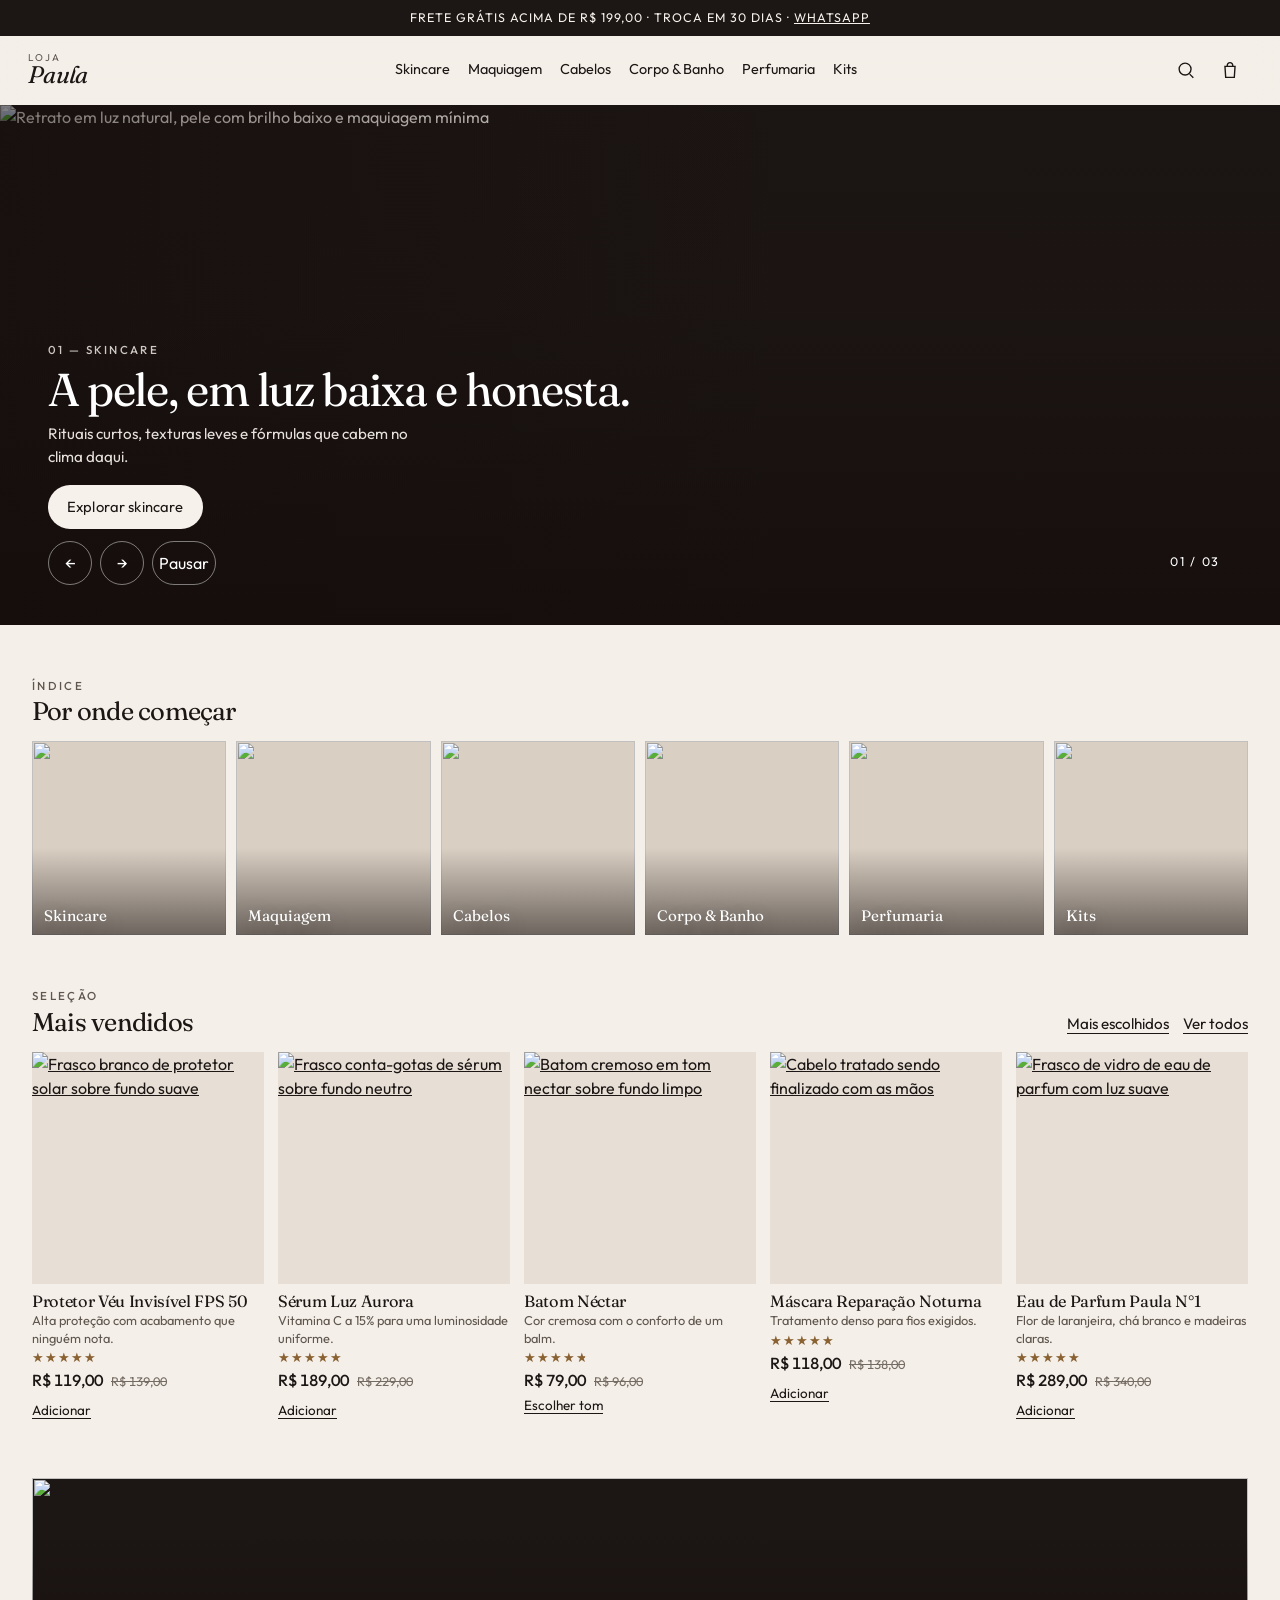
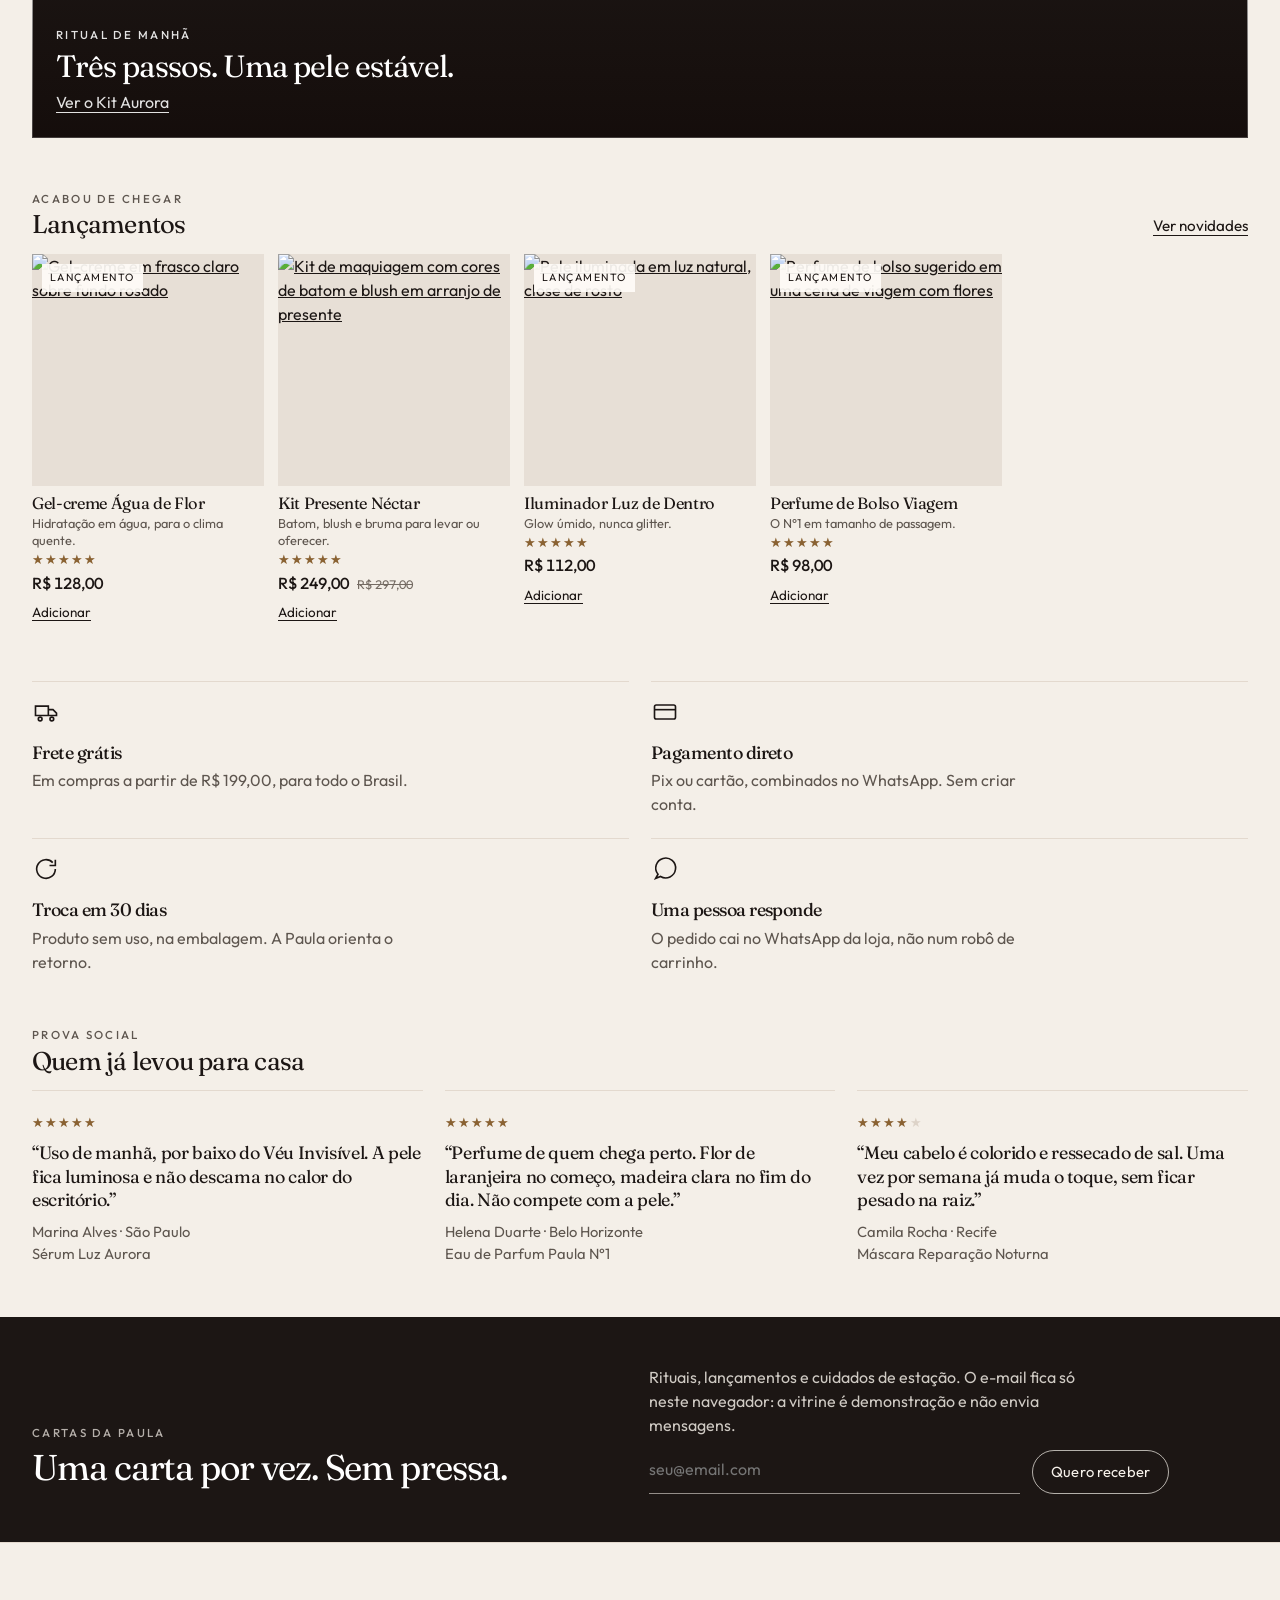
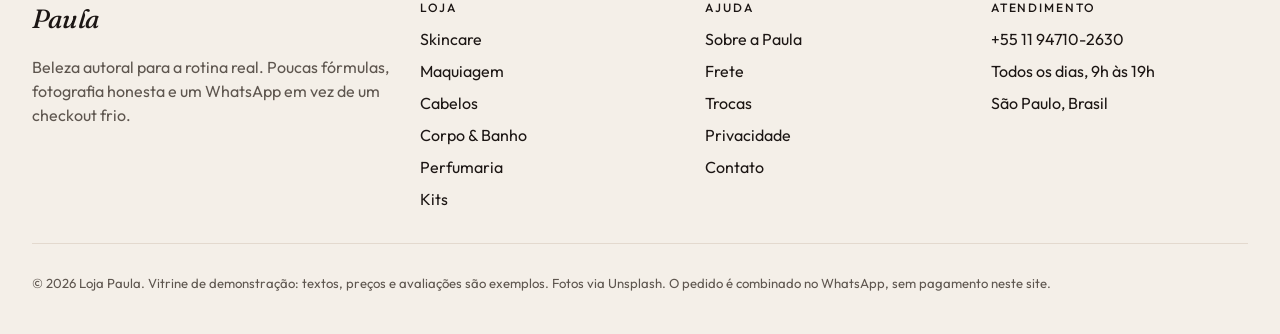
==== commit c5c396fb: "Deixa a vitrine mais contida, com menos seções e imagens mais leves. O hero deixa de ocupar quase a " ====
--- a/index.html
+++ b/index.html
@@ -56,7 +56,7 @@
 <main id="conteudo">
   <section class="hero" data-hero aria-roledescription="carrossel" aria-label="Destaques">
     <article class="hero-slide is-active">
-      <img src="https://images.unsplash.com/photo-1487412947147-5cebf100ffc2?auto=format&fit=crop&w=1800&q=75" alt="Retrato em luz natural, pele com brilho baixo e maquiagem mínima" fetchpriority="high" width="1800" height="1200">
+      <img src="https://images.unsplash.com/photo-1487412947147-5cebf100ffc2?auto=format&fit=crop&fm=jpg&w=1200&q=60" srcset="https://images.unsplash.com/photo-1487412947147-5cebf100ffc2?auto=format&fit=crop&fm=jpg&w=800&q=60 800w, https://images.unsplash.com/photo-1487412947147-5cebf100ffc2?auto=format&fit=crop&fm=jpg&w=1200&q=60 1200w" sizes="100vw" alt="Retrato em luz natural, pele com brilho baixo e maquiagem mínima" fetchpriority="high" width="1200" height="800">
       <div class="hero-copy">
         <p class="eyebrow">01 — Skincare</p>
         <h1>A pele, em luz baixa e honesta.</h1>
@@ -65,7 +65,7 @@
       </div>
     </article>
     <article class="hero-slide" aria-hidden="true" inert>
-      <img src="https://images.unsplash.com/photo-1616683693504-3ea7e9ad6fec?auto=format&fit=crop&w=1800&q=75" alt="Retrato com batom de presença e pele luminosa" width="1800" height="1200">
+      <img src="https://images.unsplash.com/photo-1616683693504-3ea7e9ad6fec?auto=format&fit=crop&fm=jpg&w=1200&q=60" alt="Retrato com batom de presença e pele luminosa" width="1200" height="800" loading="lazy" decoding="async">
       <div class="hero-copy">
         <p class="eyebrow">02 — Maquiagem</p>
         <h2>Cor que parece sua, não uma máscara.</h2>
@@ -74,7 +74,7 @@
       </div>
     </article>
     <article class="hero-slide" aria-hidden="true" inert>
-      <img src="https://images.unsplash.com/photo-1612817288484-6f916006741a?auto=format&fit=crop&w=1800&q=75" alt="Conjunto de frascos de skincare em composição neutra" width="1800" height="1200">
+      <img src="https://images.unsplash.com/photo-1612817288484-6f916006741a?auto=format&fit=crop&fm=jpg&w=1200&q=60" alt="Conjunto de frascos de skincare em composição neutra" width="1200" height="800" loading="lazy" decoding="async">
       <div class="hero-copy">
         <p class="eyebrow">03 — Kits</p>
         <h2>Rituais prontos para começar ou presentear.</h2>
@@ -91,12 +91,6 @@
       <p class="hero-index" data-hero-index>01 / 03</p>
     </div>
   </section>
-  <div class="marquee" aria-hidden="true">
-    <div class="marquee-track">
-      <span>Niacinamida 10% · Vitamina C 15% · Manteiga de karité · Chá branco · FPS 50 · Flor de laranjeira · Ácido hialurônico · Esqualano · </span>
-      <span>Niacinamida 10% · Vitamina C 15% · Manteiga de karité · Chá branco · FPS 50 · Flor de laranjeira · Ácido hialurônico · Esqualano · </span>
-    </div>
-  </div>
   <section class="section" aria-labelledby="t-cats">
     <div class="wrap">
       <div class="section-head">
@@ -106,12 +100,12 @@
         </div>
       </div>
       <div class="cats">
-        <a class="cat-tile" href="catalogo.html?cat=skincare"><img src="https://images.unsplash.com/photo-1571781926291-c477ebfd024b?auto=format&fit=crop&w=800&q=75" alt="" width="800" height="1000"><span>Skincare</span></a>
-        <a class="cat-tile" href="catalogo.html?cat=maquiagem"><img src="https://images.unsplash.com/photo-1512496015851-a90fb38ba796?auto=format&fit=crop&w=800&q=75" alt="" width="800" height="1000"><span>Maquiagem</span></a>
-        <a class="cat-tile" href="catalogo.html?cat=cabelos"><img src="https://images.unsplash.com/photo-1519699047748-de8e457a634e?auto=format&fit=crop&w=800&q=75" alt="" width="800" height="1000"><span>Cabelos</span></a>
-        <a class="cat-tile" href="catalogo.html?cat=corpo"><img src="https://images.unsplash.com/photo-1540555700478-4be289fbecef?auto=format&fit=crop&w=800&q=75" alt="" width="800" height="1000"><span>Corpo &amp; Banho</span></a>
-        <a class="cat-tile" href="catalogo.html?cat=perfumaria"><img src="https://images.unsplash.com/photo-1592945403244-b3fbafd7f539?auto=format&fit=crop&w=800&q=75" alt="" width="800" height="1000"><span>Perfumaria</span></a>
-        <a class="cat-tile" href="catalogo.html?cat=kits"><img src="https://images.unsplash.com/photo-1612817288484-6f916006741a?auto=format&fit=crop&w=800&q=75" alt="" width="800" height="1000"><span>Kits</span></a>
+        <a class="cat-tile" href="catalogo.html?cat=skincare"><img src="https://images.unsplash.com/photo-1571781926291-c477ebfd024b?auto=format&fit=crop&fm=jpg&w=480&q=60" alt="" width="480" height="480" loading="lazy" decoding="async"><span>Skincare</span></a>
+        <a class="cat-tile" href="catalogo.html?cat=maquiagem"><img src="https://images.unsplash.com/photo-1512496015851-a90fb38ba796?auto=format&fit=crop&fm=jpg&w=480&q=60" alt="" width="480" height="480" loading="lazy" decoding="async"><span>Maquiagem</span></a>
+        <a class="cat-tile" href="catalogo.html?cat=cabelos"><img src="https://images.unsplash.com/photo-1519699047748-de8e457a634e?auto=format&fit=crop&fm=jpg&w=480&q=60" alt="" width="480" height="480" loading="lazy" decoding="async"><span>Cabelos</span></a>
+        <a class="cat-tile" href="catalogo.html?cat=corpo"><img src="https://images.unsplash.com/photo-1540555700478-4be289fbecef?auto=format&fit=crop&fm=jpg&w=480&q=60" alt="" width="480" height="480" loading="lazy" decoding="async"><span>Corpo &amp; Banho</span></a>
+        <a class="cat-tile" href="catalogo.html?cat=perfumaria"><img src="https://images.unsplash.com/photo-1592945403244-b3fbafd7f539?auto=format&fit=crop&fm=jpg&w=480&q=60" alt="" width="480" height="480" loading="lazy" decoding="async"><span>Perfumaria</span></a>
+        <a class="cat-tile" href="catalogo.html?cat=kits"><img src="https://images.unsplash.com/photo-1612817288484-6f916006741a?auto=format&fit=crop&fm=jpg&w=480&q=60" alt="" width="480" height="480" loading="lazy" decoding="async"><span>Kits</span></a>
       </div>
     </div>
   </section>
@@ -122,51 +116,24 @@
           <p class="eyebrow">Seleção</p>
           <h2 id="t-vendidos">Mais vendidos</h2>
         </div>
-        <a class="text-link" href="catalogo.html?ordem=vendidos">Ver todos</a>
+        <span class="section-links">
+          <a class="text-link" href="catalogo.html?ordem=avaliacao">Mais escolhidos</a>
+          <a class="text-link" href="catalogo.html?ordem=vendidos">Ver todos</a>
+        </span>
       </div>
       <div class="grid" data-vitrine="vendidos"></div>
     </div>
   </section>
-  <section class="section" aria-label="Campanhas" style="padding-top:0">
-    <div class="wrap campaigns">
-      <a class="campaign campaign-lg" href="produto.html?id=kit-ritual-aurora">
-        <img src="https://images.unsplash.com/photo-1570172619644-dfd03ed5d881?auto=format&fit=crop&w=1400&q=75" alt="" width="1400" height="1600">
+  <section class="section" aria-label="Campanha" style="padding-top:0">
+    <div class="wrap">
+      <a class="campaign" href="produto.html?id=kit-ritual-aurora">
+        <img src="https://images.unsplash.com/photo-1570172619644-dfd03ed5d881?auto=format&fit=crop&fm=jpg&w=1200&q=60" alt="" width="1200" height="640" loading="lazy" decoding="async">
         <div>
           <p class="eyebrow">Ritual de manhã</p>
           <h2>Três passos. Uma pele estável.</h2>
           <span>Ver o Kit Aurora</span>
         </div>
       </a>
-      <div class="campaign-side">
-        <a class="campaign" href="catalogo.html?cat=maquiagem">
-          <img src="https://images.unsplash.com/photo-1596462502278-27bfdc403348?auto=format&fit=crop&w=1000&q=75" alt="" width="1000" height="800">
-          <div>
-            <p class="eyebrow">Cor</p>
-            <h2>Néctar, malva, terracota.</h2>
-            <span>Ver maquiagem</span>
-          </div>
-        </a>
-        <a class="campaign" href="produto.html?id=protetor-veu-invisivel">
-          <img src="https://images.unsplash.com/photo-1526947425960-945c6e72858f?auto=format&fit=crop&w=1000&q=75" alt="" width="1000" height="800">
-          <div>
-            <p class="eyebrow">Todo dia</p>
-            <h2>FPS que ninguém vê.</h2>
-            <span>Ver o Véu Invisível</span>
-          </div>
-        </a>
-      </div>
-    </div>
-  </section>
-  <section class="section" aria-labelledby="t-escolhidos" style="padding-top:0">
-    <div class="wrap">
-      <div class="section-head">
-        <div>
-          <p class="eyebrow">A casa recomenda</p>
-          <h2 id="t-escolhidos">Mais escolhidos</h2>
-        </div>
-        <a class="text-link" href="catalogo.html?ordem=avaliacao">Ver por avaliação</a>
-      </div>
-      <div class="editorial" data-vitrine="escolhidos" data-layout="editorial"></div>
     </div>
   </section>
   <section class="section" aria-labelledby="t-novos" style="padding-top:0">
@@ -178,17 +145,12 @@
         </div>
         <a class="text-link" href="catalogo.html?ordem=novos">Ver novidades</a>
       </div>
-      <div class="rail" data-vitrine="lancamentos" data-layout="rail"></div>
-    </div>
-  </section>
-  <section class="section" aria-labelledby="t-beneficios" style="padding-top:0">
-    <div class="wrap">
-      <div class="section-head">
-        <div>
-          <p class="eyebrow">Sem letra miúda</p>
-          <h2 id="t-beneficios">O que acompanha o pedido</h2>
-        </div>
-      </div>
+      <div class="grid" data-vitrine="lancamentos"></div>
+    </div>
+  </section>
+  <section class="section band" aria-labelledby="t-beneficios" style="padding-top:0">
+    <div class="wrap">
+      <h2 id="t-beneficios" class="sr">O que acompanha o pedido</h2>
       <ul class="benefits">
         <li><svg viewBox="0 0 24 24" aria-hidden="true"><path d="M3 7h11v8H3zM14 10h4l3 3v2h-7z"/><circle cx="7" cy="18" r="1.6"/><circle cx="17" cy="18" r="1.6"/></svg><h3>Frete grátis</h3><p>Em compras a partir de <span data-frete-min>R$&nbsp;199,00</span>, para todo o Brasil.</p></li>
         <li><svg viewBox="0 0 24 24" aria-hidden="true"><rect x="3" y="6" width="18" height="12" rx="1.5"/><path d="M3 10h18"/></svg><h3>Pagamento direto</h3><p>Pix ou cartão, combinados no WhatsApp. Sem criar conta.</p></li>
--- a/css/styles.css
+++ b/css/styles.css
@@ -158,7 +158,7 @@
   font-family: var(--serif);
   font-style: italic;
   font-weight: 400;
-  font-size: 1.85rem;
+  font-size: 1.5rem;
   letter-spacing: -0.03em;
 }
 
@@ -227,8 +227,9 @@
   align-items: center;
   justify-content: center;
   gap: 8px;
-  min-height: 52px;
-  padding: 0 22px;
+  min-height: 44px;
+  padding: 0 18px;
+  font-size: 0.92rem;
   border-radius: 999px;
   border: 1px solid var(--ink);
   background: var(--ink);
@@ -282,8 +283,8 @@
 
 .hero {
   position: relative;
-  height: min(88svh, 920px);
-  min-height: 540px;
+  height: min(58vh, 520px);
+  min-height: 360px;
   background: #1c1614;
   color: #f7f2ec;
   overflow: hidden;
@@ -330,17 +331,17 @@
 
 .hero h1,
 .hero h2 {
-  margin: 10px 0 14px;
-  font-size: clamp(2.8rem, 8vw, 6.4rem);
-  line-height: 0.9;
+  margin: 8px 0 10px;
+  font-size: clamp(1.85rem, 3.6vw, 3.35rem);
+  line-height: 1.02;
   font-weight: 400;
   color: white;
 }
 
 .hero .lede {
-  margin: 0 0 22px;
-  max-width: 36ch;
-  font-size: 1.05rem;
+  margin: 0 0 16px;
+  max-width: 38ch;
+  font-size: 0.95rem;
   color: rgba(247, 242, 236, 0.92);
 }
 
@@ -394,21 +395,23 @@
   color: var(--muted);
 }
 
-.section { padding: 64px 0; }
+.section { padding: 36px 0; }
 
 .section-head {
   display: flex;
   justify-content: space-between;
   align-items: flex-end;
   gap: 16px;
-  margin-bottom: 28px;
+  margin-bottom: 16px;
 }
 
 .section-head h2 {
-  margin: 6px 0 0;
-  font-size: clamp(2rem, 4vw, 3.4rem);
-  line-height: 0.95;
-}
+  margin: 4px 0 0;
+  font-size: clamp(1.55rem, 2vw, 2.05rem);
+  line-height: 1.05;
+}
+
+.section-links { display: flex; gap: 14px; flex-wrap: wrap; }
 
 .text-link {
   color: var(--ink);
@@ -420,14 +423,14 @@
 
 .cats {
   display: grid;
-  grid-template-columns: 1fr 1fr;
-  gap: 10px;
+  grid-template-columns: repeat(3, 1fr);
+  gap: 8px;
 }
 
 .cat-tile {
   position: relative;
   display: block;
-  aspect-ratio: 4 / 5;
+  aspect-ratio: 1 / 1;
   overflow: hidden;
   color: white;
   text-decoration: none;
@@ -446,8 +449,8 @@
   right: 12px;
   bottom: 12px;
   font-family: var(--serif);
-  font-size: clamp(1.4rem, 2vw, 2rem);
-  line-height: 1;
+  font-size: 0.95rem;
+  line-height: 1.05;
   text-shadow: 0 8px 24px rgba(0, 0, 0, 0.35);
 }
 
@@ -464,13 +467,13 @@
 .grid {
   display: grid;
   grid-template-columns: 1fr 1fr;
-  gap: 28px 12px;
+  gap: 20px 10px;
 }
 
 .card-media {
   position: relative;
   display: block;
-  aspect-ratio: 4 / 5;
+  aspect-ratio: 1 / 1;
   overflow: hidden;
   background: #e7dfd6;
 }
@@ -496,12 +499,12 @@
 }
 
 .card-body h3 {
-  margin: 8px 0 4px;
+  margin: 8px 0 2px;
   font-family: var(--serif);
-  font-size: 1.25rem;
+  font-size: 1.02rem;
   font-weight: 400;
-  letter-spacing: -0.03em;
-  line-height: 1.1;
+  letter-spacing: -0.02em;
+  line-height: 1.15;
 }
 
 .card-body h3 a,
@@ -519,7 +522,7 @@
 .headline {
   margin: 0;
   color: var(--muted);
-  font-size: 0.92rem;
+  font-size: 0.8rem;
   line-height: 1.35;
   display: -webkit-box;
   -webkit-line-clamp: 2;
@@ -527,7 +530,7 @@
   overflow: hidden;
 }
 
-.rating { margin: 8px 0; display: flex; align-items: center; gap: 6px; }
+.rating { margin: 4px 0; display: flex; align-items: center; gap: 6px; }
 
 .stars { position: relative; display: inline-block; font-size: 0.82rem; letter-spacing: 0.08em; line-height: 1; }
 
@@ -547,7 +550,7 @@
 
 .price .now { font-weight: 500; }
 
-.price s { color: var(--faint); font-size: 0.88rem; }
+.price s { color: var(--faint); font-size: 0.78rem; }
 
 .inst {
   display: block;
@@ -557,14 +560,16 @@
 }
 
 .card-add {
-  margin-top: 10px;
+  margin-top: 2px;
   padding: 0;
   border: 0;
   background: transparent;
   color: var(--ink);
   text-decoration: underline;
   text-underline-offset: 3px;
-  min-height: 44px;
+  min-height: 32px;
+  font-size: 0.84rem;
+  justify-content: flex-start;
 }
 
 .editorial { display: grid; gap: 28px; }
@@ -583,8 +588,8 @@
 
 .feature-copy h3 {
   margin: 8px 0;
-  font-size: clamp(2rem, 4vw, 3rem);
-  line-height: 0.95;
+  font-size: clamp(1.55rem, 2vw, 2.05rem);
+  line-height: 1.05;
 }
 
 .feature .headline { -webkit-line-clamp: 3; font-size: 1rem; }
@@ -610,7 +615,7 @@
 
 .campaign {
   position: relative;
-  min-height: 420px;
+  min-height: 260px;
   display: flex;
   align-items: flex-end;
   color: white;
@@ -642,9 +647,9 @@
 }
 
 .campaign h2 {
-  margin: 8px 0 12px;
-  font-size: clamp(2rem, 4vw, 3.3rem);
-  line-height: 0.95;
+  margin: 6px 0 8px;
+  font-size: clamp(1.55rem, 2.4vw, 2.2rem);
+  line-height: 1.05;
   color: white;
 }
 
@@ -674,7 +679,7 @@
   stroke-width: 1.4;
 }
 
-.benefits h3 { margin: 10px 0 4px; font-family: var(--serif); font-size: 1.6rem; }
+.benefits h3 { margin: 8px 0 2px; font-family: var(--serif); font-size: 1.12rem; font-weight: 460; }
 
 .benefits p { margin: 0; color: var(--muted); max-width: 36ch; }
 
@@ -691,10 +696,10 @@
 
 .quote p {
   font-family: var(--serif);
-  font-size: clamp(1.45rem, 2.4vw, 2rem);
-  line-height: 1.2;
-  letter-spacing: -0.03em;
-  margin: 10px 0 14px;
+  font-size: clamp(1.12rem, 1.4vw, 1.4rem);
+  line-height: 1.3;
+  letter-spacing: -0.02em;
+  margin: 8px 0 10px;
 }
 
 .quote footer { color: var(--muted); font-size: 0.92rem; }
@@ -702,15 +707,15 @@
 .news {
   background: var(--ink);
   color: #f6f1ea;
-  padding: 72px 0;
+  padding: 48px 0;
 }
 
 .news .wrap { display: grid; gap: 18px; }
 
 .news h2 {
   margin: 8px 0;
-  font-size: clamp(2.4rem, 6vw, 4.6rem);
-  line-height: 0.92;
+  font-size: clamp(1.65rem, 2.8vw, 2.4rem);
+  line-height: 1.05;
   color: white;
 }
 
@@ -754,7 +759,8 @@
 .footer h2 {
   margin: 0 0 8px;
   font-style: italic;
-  font-size: 2.4rem;
+  font-size: 1.65rem;
+  font-weight: 460;
 }
 
 .footer p { color: var(--muted); }
@@ -931,12 +937,12 @@
 
 .toast.is-on { opacity: 1; transform: translateX(-50%) translateY(0); }
 
-.cat-hero { padding: 36px 0 10px; }
+.cat-hero { padding: 20px 0 6px; }
 
 .cat-hero h1 {
-  margin: 8px 0;
-  font-size: clamp(2.8rem, 8vw, 5.5rem);
-  line-height: 0.9;
+  margin: 6px 0;
+  font-size: clamp(1.85rem, 3vw, 2.75rem);
+  line-height: 1.02;
 }
 
 .cat-hero .lede { max-width: 46ch; color: var(--muted); margin: 0; }
@@ -988,7 +994,7 @@
   align-items: center;
 }
 
-.filters-mobile-head h2 { margin: 0; font-size: 1.8rem; }
+.filters-mobile-head h2 { margin: 0; font-size: 1.35rem; }
 
 .chip-row { display: flex; gap: 8px; overflow: auto; padding-bottom: 8px; }
 
@@ -1063,7 +1069,7 @@
 
 .gallery-main {
   background: var(--bg);
-  aspect-ratio: 4 / 5;
+  aspect-ratio: 1 / 1;
   overflow: hidden;
 }
 
@@ -1072,8 +1078,8 @@
 .thumbs { display: flex; gap: 8px; margin-top: 8px; }
 
 .thumbs button {
-  width: 72px;
-  height: 90px;
+  width: 64px;
+  height: 64px;
   padding: 0;
   border: 1px solid transparent;
   background: var(--bg);
@@ -1085,14 +1091,14 @@
 .thumbs img { width: 100%; height: 100%; object-fit: cover; }
 
 .buy h1 {
-  margin: 8px 0;
-  font-size: clamp(2.4rem, 5vw, 4.2rem);
-  line-height: 0.92;
+  margin: 6px 0;
+  font-size: clamp(1.7rem, 2.2vw, 2.45rem);
+  line-height: 1.05;
 }
 
 .buy .headline { font-size: 1.05rem; -webkit-line-clamp: unset; display: block; }
 
-.buy .price .now { font-size: 1.35rem; }
+.buy .price .now { font-size: 1.12rem; }
 
 .swatches, .sizes { display: flex; flex-wrap: wrap; gap: 8px; margin: 8px 0 14px; }
 
@@ -1137,13 +1143,13 @@
 
 .story { padding: 28px 0 10px; display: grid; gap: 22px; }
 
-.story h2 { margin: 0 0 8px; font-size: clamp(2rem, 4vw, 3rem); }
+.story h2 { margin: 0 0 8px; font-size: clamp(1.45rem, 2vw, 1.85rem); }
 
 .benefit-grid { display: grid; gap: 16px; }
 
 .benefit-grid article { border-top: 1px solid var(--line); padding-top: 12px; }
 
-.benefit-grid h3 { margin: 0 0 4px; font-size: 1.4rem; }
+.benefit-grid h3 { margin: 0 0 4px; font-size: 1.08rem; font-family: var(--serif); font-weight: 460; }
 
 .benefit-grid p, .story p { margin: 0; color: var(--muted); }
 
@@ -1164,7 +1170,7 @@
 
 .score {
   font-family: var(--serif);
-  font-size: 3rem;
+  font-size: 2.1rem;
   line-height: 1;
   margin: 0;
 }
@@ -1215,9 +1221,9 @@
 .cart-page { padding: 28px 0 72px; }
 
 .cart-page h1 {
-  margin: 0 0 18px;
-  font-size: clamp(2.8rem, 7vw, 5rem);
-  line-height: 0.9;
+  margin: 0 0 14px;
+  font-size: clamp(1.8rem, 3vw, 2.6rem);
+  line-height: 1.02;
 }
 
 .cart-grid { display: grid; gap: 18px; }
@@ -1229,7 +1235,7 @@
 
 .summary { padding: 18px 16px; align-self: start; }
 
-.summary h2 { margin: 0 0 12px; font-size: 2rem; }
+.summary h2 { margin: 0 0 12px; font-size: 1.35rem; }
 
 .summary .meta { color: var(--muted); font-size: 0.92rem; }
 
@@ -1250,8 +1256,8 @@
 
 .essay h1 {
   margin: 8px 0 12px;
-  font-size: clamp(2.8rem, 8vw, 5rem);
-  line-height: 0.92;
+  font-size: clamp(1.85rem, 3.2vw, 2.7rem);
+  line-height: 1.02;
 }
 
 .essay p, .essay li { color: var(--muted); font-size: 1.05rem; }
@@ -1266,7 +1272,7 @@
 
 .contact-card a.phone {
   font-family: var(--serif);
-  font-size: clamp(2rem, 5vw, 3rem);
+  font-size: clamp(1.45rem, 2.4vw, 2rem);
   text-decoration: none;
   letter-spacing: -0.03em;
   color: var(--ink);
@@ -1284,12 +1290,12 @@
   .footer-grid { grid-template-columns: 1.4fr 1fr 1fr 1fr; }
   .campaigns { grid-template-columns: 1.4fr 1fr; }
   .campaign-side { display: grid; gap: 12px; }
-  .campaign-lg { grid-row: span 2; min-height: 640px; }
+  .campaign-lg { grid-row: span 2; min-height: 360px; }
   .benefit-grid { grid-template-columns: 1fr 1fr 1fr; }
 }
 
 @media (min-width: 980px) {
-  :root { --header: 78px; }
+  :root { --header: 68px; }
   .header-bar {
     display: grid;
     grid-template-columns: auto 1fr auto;
@@ -1301,11 +1307,11 @@
   .nav {
     display: flex;
     justify-content: center;
-    gap: 22px;
+    gap: 18px;
   }
   .nav a {
     text-decoration: none;
-    font-size: 0.98rem;
+    font-size: 0.9rem;
     padding: 8px 0;
     background-image: linear-gradient(currentColor, currentColor);
     background-size: 0 1px;
@@ -1314,8 +1320,8 @@
   }
   .nav a:hover, .nav a[aria-current="page"] { background-size: 100% 1px; }
   .wrap { width: min(1240px, calc(100% - 64px)); }
-  .section { padding: 96px 0; }
-  .grid { grid-template-columns: repeat(4, 1fr); gap: 42px 20px; }
+  .section { padding: 52px 0; }
+  .grid { grid-template-columns: repeat(4, 1fr); gap: 28px 16px; }
   .feature { grid-template-columns: 1.05fr 0.95fr; align-items: center; }
   .feature-side { grid-template-columns: 1fr 1fr; align-items: start; }
   .rail { grid-auto-columns: calc((100% - 40px) / 3); }
@@ -1342,10 +1348,10 @@
   .filter-toggle, .filters-mobile-head, .filters .apply-filters { display: none; }
   .filters-backdrop { display: none !important; }
   .pdp {
-    grid-template-columns: 1.15fr 0.85fr;
-    gap: 56px;
+    grid-template-columns: 0.9fr 1.1fr;
+    gap: 40px;
     align-items: start;
-    padding-top: 12px;
+    padding-top: 8px;
   }
   .gallery { position: sticky; top: calc(var(--header) + 12px); }
   .buy { padding-top: 18px; }
@@ -1355,6 +1361,11 @@
   .news .wrap { grid-template-columns: 1fr 1fr; align-items: end; }
   .hero-copy { left: 48px; bottom: 96px; }
   .hero-ui { left: 48px; right: 48px; bottom: 28px; }
+}
+
+@media (min-width: 1180px) {
+  .grid { grid-template-columns: repeat(5, 1fr); gap: 24px 14px; }
+  .cats { grid-template-columns: repeat(6, 1fr); gap: 10px; }
 }
 
 .menu-close {
@@ -1387,7 +1398,7 @@
   body.menu-open .nav a {
     text-decoration: none;
     font-family: var(--serif);
-    font-size: 2rem;
+    font-size: 1.55rem;
     padding: 6px 0;
   }
   .page-product { padding-bottom: 92px; }
